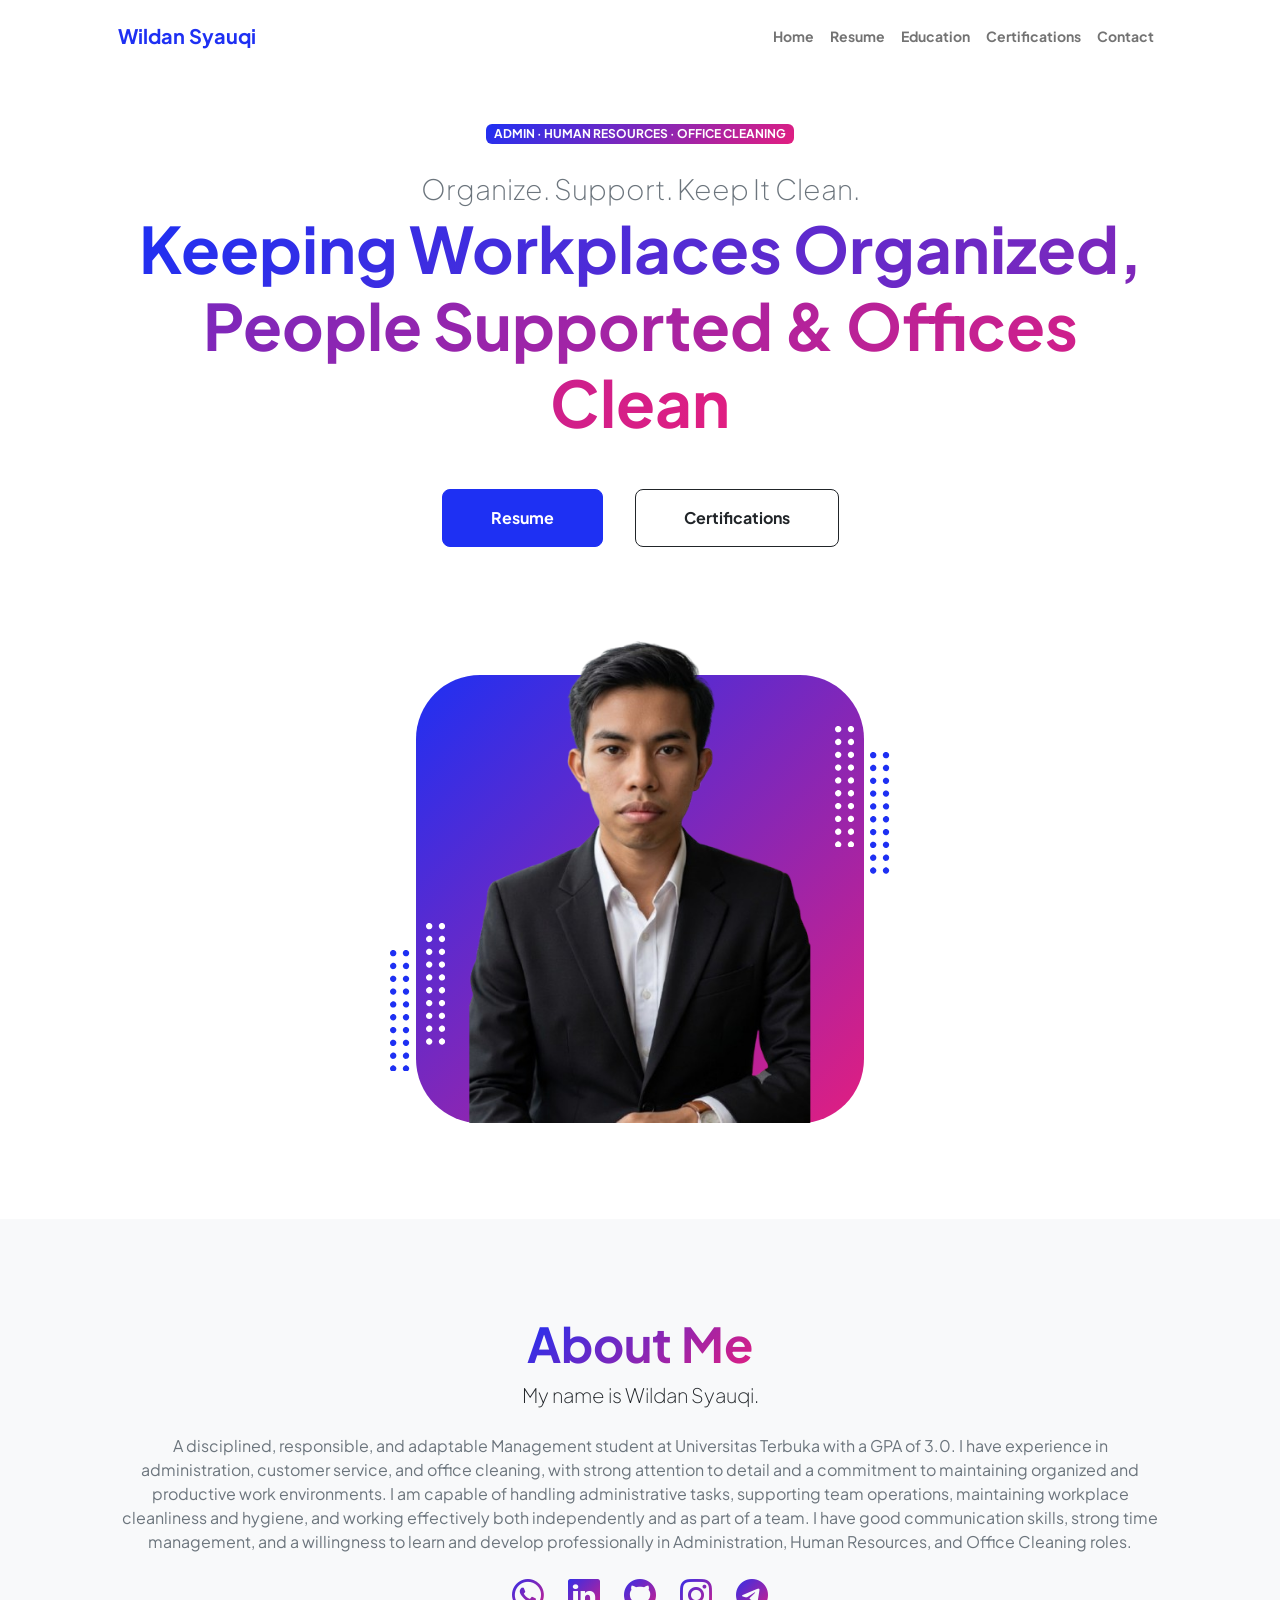
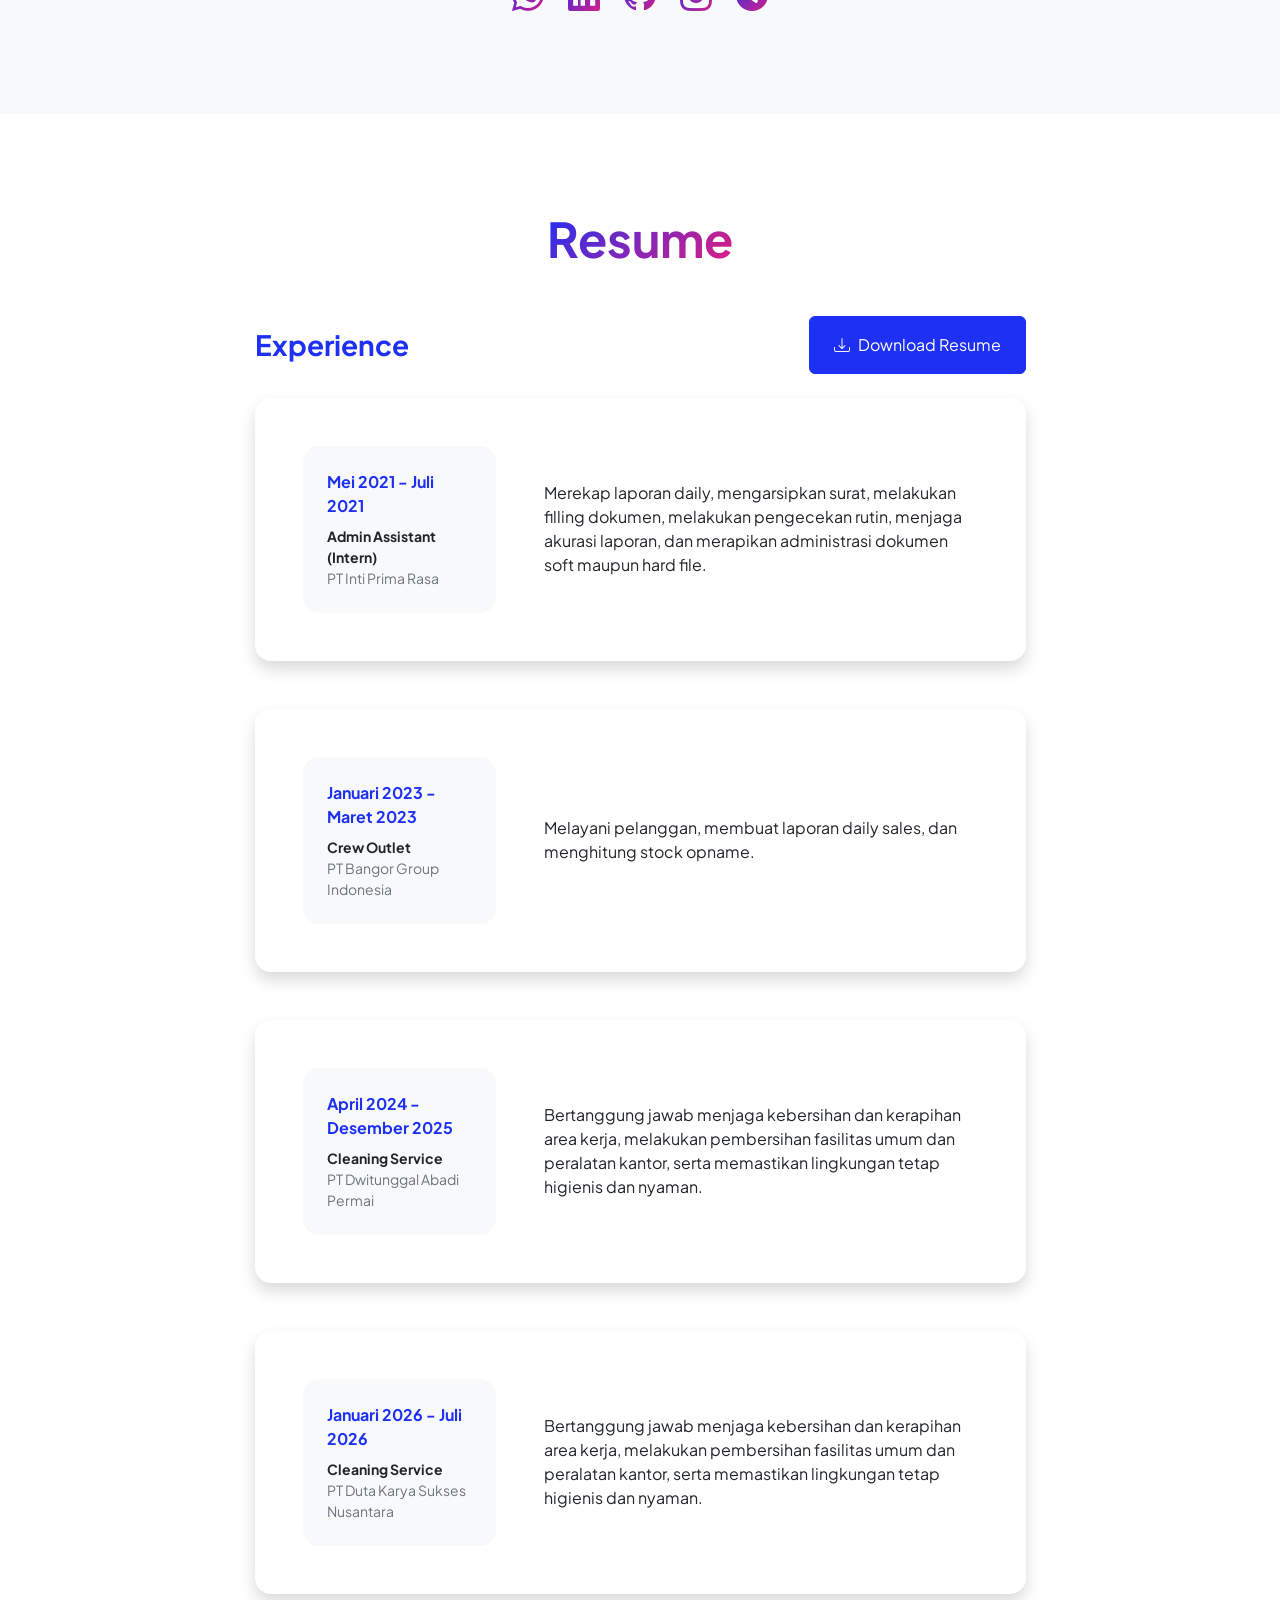
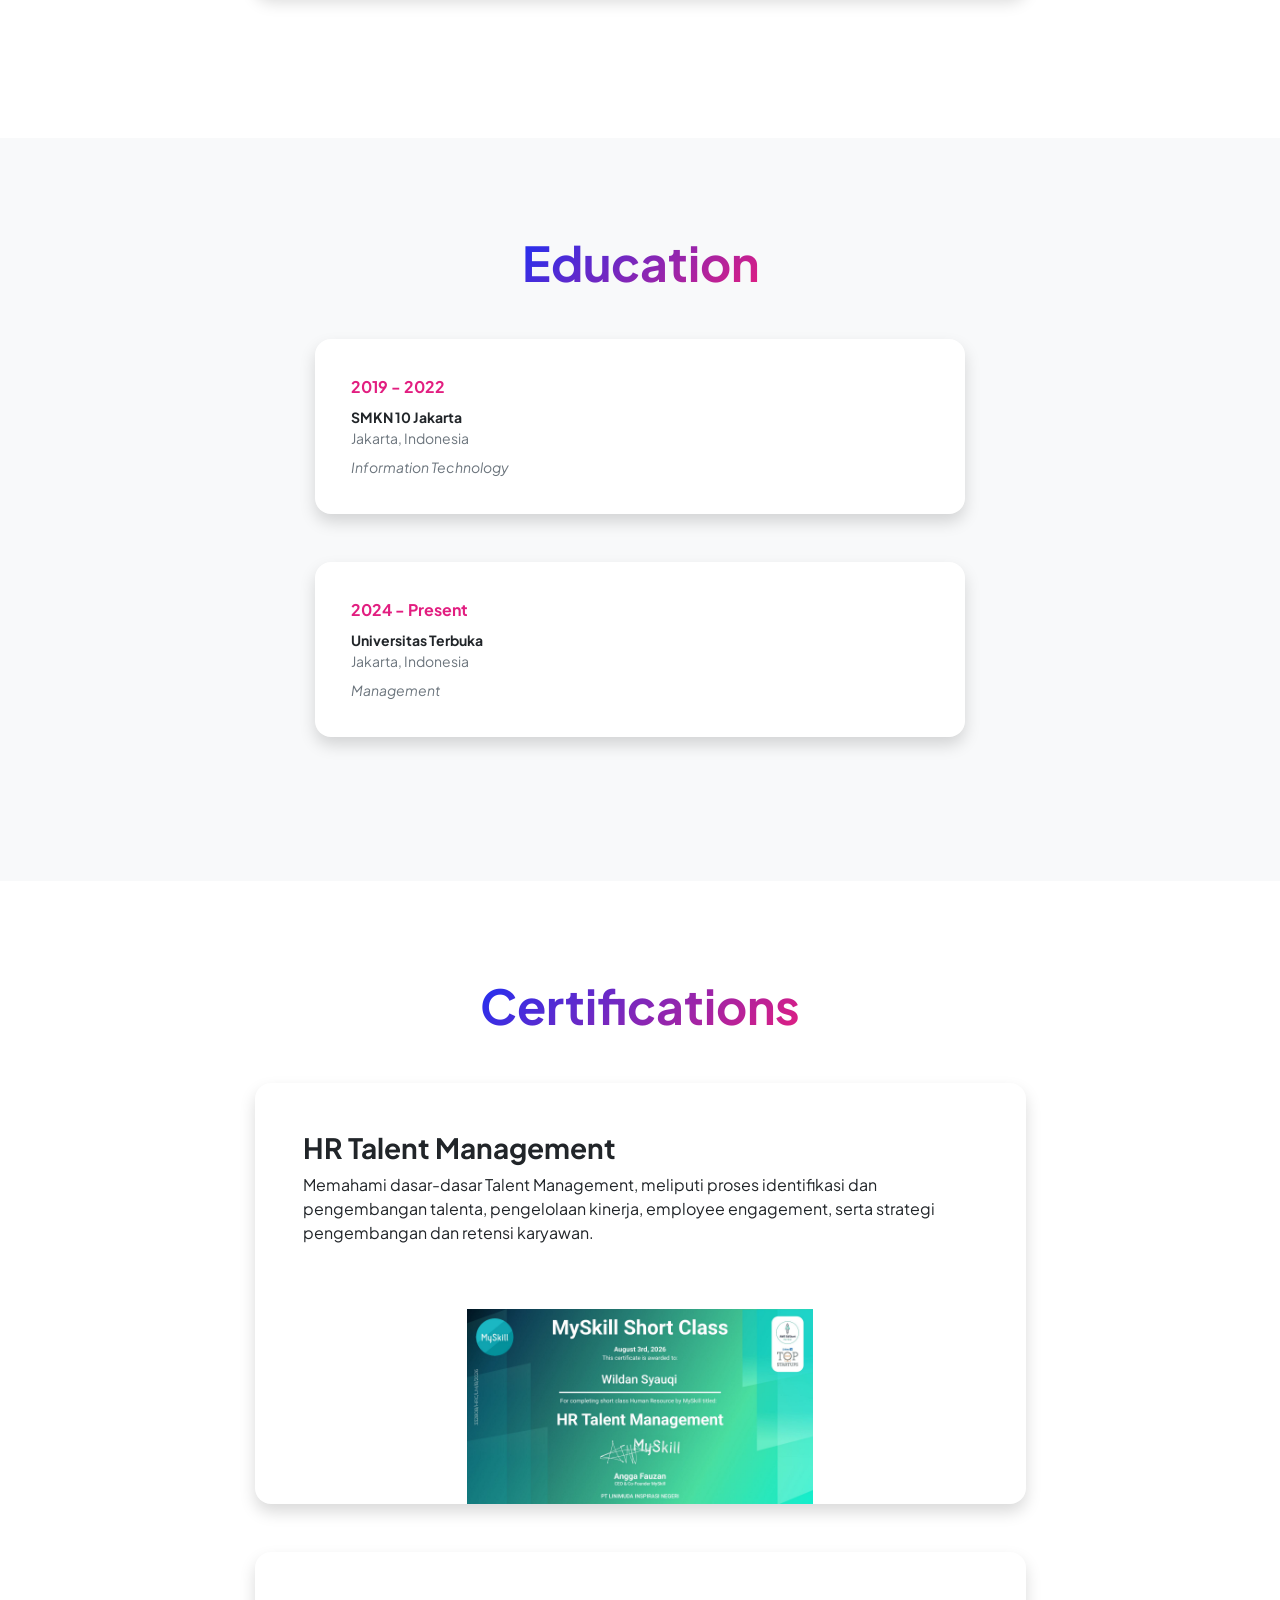
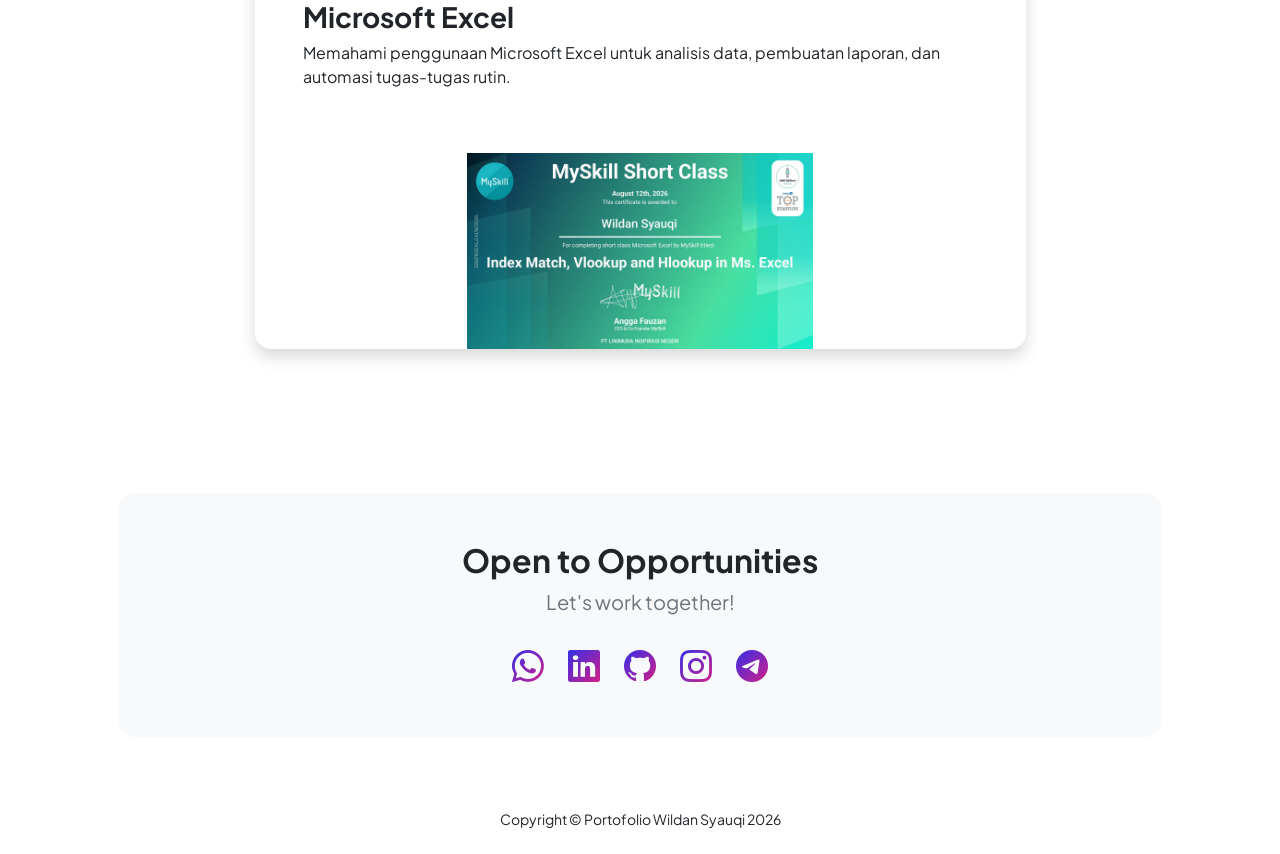
==== index.html @ 05d240dd "third commit" ====
<!DOCTYPE html>
<html lang="en">
    <head>
        <meta charset="utf-8" />
        <meta name="viewport" content="width=device-width, initial-scale=1, shrink-to-fit=no" />
        <meta name="description" content="" />
        <meta name="author" content="" />
        <title>Portfolio Wildan Syauqi</title>
        <!-- Favicon-->
        <link rel="icon" type="image/x-icon" href="assets/favicon.ico" />
        <!-- Custom Google font-->
        <link rel="preconnect" href="https://fonts.googleapis.com" />
        <link rel="preconnect" href="https://fonts.gstatic.com" crossorigin />
        <link href="https://fonts.googleapis.com/css2?family=Plus+Jakarta+Sans:wght@100;200;300;400;500;600;700;800;900&amp;display=swap" rel="stylesheet" />
        <!-- Bootstrap icons-->
        <link href="https://cdn.jsdelivr.net/npm/bootstrap-icons@1.8.1/font/bootstrap-icons.css" rel="stylesheet" />
        <!-- Core theme CSS (includes Bootstrap)-->
        <link href="css/styles.css" rel="stylesheet" />
    </head>
    <body class="d-flex flex-column h-100">
        <main class="flex-shrink-0">
            <!-- Navigation-->
            <nav class="navbar navbar-expand-lg navbar-light bg-white py-3">
                <div class="container px-5">
                    <a class="navbar-brand" href="index.html"><span class="fw-bolder text-primary">Wildan Syauqi</span></a>
                    <button class="navbar-toggler" type="button" data-bs-toggle="collapse" data-bs-target="#navbarSupportedContent" aria-controls="navbarSupportedContent" aria-expanded="false" aria-label="Toggle navigation"><span class="navbar-toggler-icon"></span></button>
                    <div class="collapse navbar-collapse" id="navbarSupportedContent">
                        <ul class="navbar-nav ms-auto mb-2 mb-lg-0 small fw-bolder">
                            <li class="nav-item"><a class="nav-link" href="#home">Home</a></li>
                            <li class="nav-item"><a class="nav-link" href="#resume">Resume</a></li>
                            <li class="nav-item"><a class="nav-link" href="#education">Education</a></li>
                            <li class="nav-item"><a class="nav-link" href="#certifications">Certifications</a></li>
                            <li class="nav-item"><a class="nav-link" href="#contact">Contact</a></li>
                        </ul>
                    </div>
                </div>
            </nav>
            <!-- Header-->
            <header id="home" class="py-5">
                <div class="container px-5 pb-5">
                    <div class="row gx-5 align-items-center">
                        <div class="col-xxl-5">
                            <!-- Header text content-->
                            <div class="text-center text-xxl-start">
                                <div class="badge bg-gradient-primary-to-secondary text-white mb-4"><div class="text-uppercase">Admin &middot; Human Resources &middot; Office Cleaning</div></div>
                                <div class="fs-3 fw-light text-muted">Organize. Support. Keep It Clean.</div>
                                <h1 class="display-3 fw-bolder mb-5"><span class="text-gradient d-inline">Keeping Workplaces Organized, People Supported & Offices Clean</span></h1>
                                <div class="d-grid gap-3 d-sm-flex justify-content-sm-center justify-content-xxl-start mb-3">
                                    <a class="btn btn-primary btn-lg px-5 py-3 me-sm-3 fs-6 fw-bolder" href="#resume">Resume</a>
                                    <a class="btn btn-outline-dark btn-lg px-5 py-3 fs-6 fw-bolder" href="#certifications">Certifications</a>
                                </div>
                            </div>
                        </div>
                        <div class="col-xxl-7">
                            <!-- Header profile picture-->
                            <div class="d-flex justify-content-center mt-5 mt-xxl-0">
                                <div class="profile bg-gradient-primary-to-secondary">
                                    <!-- TIP: For best results, use a photo with a transparent background like the demo example below-->
                                    <!-- Watch a tutorial on how to do this on YouTube (link)-->
                                    <img class="profile-img" src="assets/profile.png" alt="..." />
                                    <div class="dots-1">
                                        <!-- SVG Dots-->
                                        <svg version="1.1" xmlns="http://www.w3.org/2000/svg" xmlns:xlink="http://www.w3.org/1999/xlink" x="0px" y="0px" viewBox="0 0 191.6 1215.4" style="enable-background: new 0 0 191.6 1215.4" xml:space="preserve">
                                            <g transform="translate(0.000000,1280.000000) scale(0.100000,-0.100000)">
                                                <path d="M227.7,12788.6c-105-35-200-141-222-248c-43-206,163-412,369-369c155,32,275,190,260,339c-11,105-90,213-190,262        C383.7,12801.6,289.7,12808.6,227.7,12788.6z"></path>
                                                <path d="M1507.7,12788.6c-151-50-253-216-222-362c25-119,136-230,254-255c194-41,395,142,375,339c-11,105-90,213-190,262        C1663.7,12801.6,1569.7,12808.6,1507.7,12788.6z"></path>
                                                <path d="M227.7,11508.6c-105-35-200-141-222-248c-43-206,163-412,369-369c155,32,275,190,260,339c-11,105-90,213-190,262        C383.7,11521.6,289.7,11528.6,227.7,11508.6z"></path>
                                                <path d="M1507.7,11508.6c-151-50-253-216-222-362c25-119,136-230,254-255c194-41,395,142,375,339c-11,105-90,213-190,262        C1663.7,11521.6,1569.7,11528.6,1507.7,11508.6z"></path>
                                                <path d="M227.7,10228.6c-105-35-200-141-222-248c-43-206,163-412,369-369c155,32,275,190,260,339c-11,105-90,213-190,262        C383.7,10241.6,289.7,10248.6,227.7,10228.6z"></path>
                                                <path d="M1507.7,10228.6c-105-35-200-141-222-248c-43-206,163-412,369-369c155,32,275,190,260,339c-11,105-90,213-190,262        C1663.7,10241.6,1569.7,10248.6,1507.7,10228.6z"></path>
                                                <path d="M227.7,8948.6c-105-35-200-141-222-248c-43-206,163-412,369-369c155,32,275,190,260,339c-11,105-90,213-190,262        C383.7,8961.6,289.7,8968.6,227.7,8948.6z"></path>
                                                <path d="M1507.7,8948.6c-105-35-200-141-222-248c-43-206,163-412,369-369c155,32,275,190,260,339c-11,105-90,213-190,262        C1663.7,8961.6,1569.7,8968.6,1507.7,8948.6z"></path>
                                                <path d="M227.7,7668.6c-105-35-200-141-222-248c-43-206,163-412,369-369c155,32,275,190,260,339c-11,105-90,213-190,262        C383.7,7681.6,289.7,7688.6,227.7,7668.6z"></path>
                                                <path d="M1507.7,7668.6c-105-35-200-141-222-248c-43-206,163-412,369-369c155,32,275,190,260,339c-11,105-90,213-190,262        C1663.7,7681.6,1569.7,7688.6,1507.7,7668.6z"></path>
                                                <path d="M227.7,6388.6c-105-35-200-141-222-248c-43-206,163-412,369-369c155,32,275,190,260,339c-11,105-90,213-190,262        C383.7,6401.6,289.7,6408.6,227.7,6388.6z"></path>
                                                <path d="M1507.7,6388.6c-105-35-200-141-222-248c-43-206,163-412,369-369c155,32,275,190,260,339c-11,105-90,213-190,262        C1663.7,6401.6,1569.7,6408.6,1507.7,6388.6z"></path>
                                                <path d="M227.7,5108.6c-105-35-200-141-222-248c-43-206,163-412,369-369c155,32,275,190,260,339c-11,105-90,213-190,262        C383.7,5121.6,289.7,5128.6,227.7,5108.6z"></path>
                                                <path d="M1507.7,5108.6c-105-35-200-141-222-248c-43-206,163-412,369-369c155,32,275,190,260,339c-11,105-90,213-190,262        C1663.7,5121.6,1569.7,5128.6,1507.7,5108.6z"></path>
                                                <path d="M227.7,3828.6c-105-35-200-141-222-248c-43-206,163-412,369-369c155,32,275,190,260,339c-11,105-90,213-190,262        C383.7,3841.6,289.7,3848.6,227.7,3828.6z"></path>
                                                <path d="M1507.7,3828.6c-105-35-200-141-222-248c-43-206,163-412,369-369c155,32,275,190,260,339c-11,105-90,213-190,262        C1663.7,3841.6,1569.7,3848.6,1507.7,3828.6z"></path>
                                                <path d="M227.7,2548.6c-105-35-200-141-222-248c-43-206,163-412,369-369c155,32,275,190,260,339c-11,105-90,213-190,262        C383.7,2561.6,289.7,2568.6,227.7,2548.6z"></path>
                                                <path d="M1507.7,2548.6c-105-35-200-141-222-248c-43-206,163-412,369-369c155,32,275,190,260,339c-11,105-90,213-190,262        C1663.7,2561.6,1569.7,2568.6,1507.7,2548.6z"></path>
                                                <path d="M227.7,1268.6c-105-35-200-141-222-248c-43-206,163-412,369-369c155,32,275,190,260,339c-11,105-90,213-190,262        C383.7,1281.6,289.7,1288.6,227.7,1268.6z"></path>
                                                <path d="M1507.7,1268.6c-105-35-200-141-222-248c-43-206,163-412,369-369c155,32,275,190,260,339c-11,105-90,213-190,262        C1663.7,1281.6,1569.7,1288.6,1507.7,1268.6z"></path>
                                            </g>
                                        </svg>
                                        <!-- END of SVG dots-->
                                    </div>
                                    <div class="dots-2">
                                        <!-- SVG Dots-->
                                        <svg version="1.1" xmlns="http://www.w3.org/2000/svg" xmlns:xlink="http://www.w3.org/1999/xlink" x="0px" y="0px" viewBox="0 0 191.6 1215.4" style="enable-background: new 0 0 191.6 1215.4" xml:space="preserve">
                                            <g transform="translate(0.000000,1280.000000) scale(0.100000,-0.100000)">
                                                <path d="M227.7,12788.6c-105-35-200-141-222-248c-43-206,163-412,369-369c155,32,275,190,260,339c-11,105-90,213-190,262        C383.7,12801.6,289.7,12808.6,227.7,12788.6z"></path>
                                                <path d="M1507.7,12788.6c-151-50-253-216-222-362c25-119,136-230,254-255c194-41,395,142,375,339c-11,105-90,213-190,262        C1663.7,12801.6,1569.7,12808.6,1507.7,12788.6z"></path>
                                                <path d="M227.7,11508.6c-105-35-200-141-222-248c-43-206,163-412,369-369c155,32,275,190,260,339c-11,105-90,213-190,262        C383.7,11521.6,289.7,11528.6,227.7,11508.6z"></path>
                                                <path d="M1507.7,11508.6c-151-50-253-216-222-362c25-119,136-230,254-255c194-41,395,142,375,339c-11,105-90,213-190,262        C1663.7,11521.6,1569.7,11528.6,1507.7,11508.6z"></path>
                                                <path d="M227.7,10228.6c-105-35-200-141-222-248c-43-206,163-412,369-369c155,32,275,190,260,339c-11,105-90,213-190,262        C383.7,10241.6,289.7,10248.6,227.7,10228.6z"></path>
                                                <path d="M1507.7,10228.6c-105-35-200-141-222-248c-43-206,163-412,369-369c155,32,275,190,260,339c-11,105-90,213-190,262        C1663.7,10241.6,1569.7,10248.6,1507.7,10228.6z"></path>
                                                <path d="M227.7,8948.6c-105-35-200-141-222-248c-43-206,163-412,369-369c155,32,275,190,260,339c-11,105-90,213-190,262        C383.7,8961.6,289.7,8968.6,227.7,8948.6z"></path>
                                                <path d="M1507.7,8948.6c-105-35-200-141-222-248c-43-206,163-412,369-369c155,32,275,190,260,339c-11,105-90,213-190,262        C1663.7,8961.6,1569.7,8968.6,1507.7,8948.6z"></path>
                                                <path d="M227.7,7668.6c-105-35-200-141-222-248c-43-206,163-412,369-369c155,32,275,190,260,339c-11,105-90,213-190,262        C383.7,7681.6,289.7,7688.6,227.7,7668.6z"></path>
                                                <path d="M1507.7,7668.6c-105-35-200-141-222-248c-43-206,163-412,369-369c155,32,275,190,260,339c-11,105-90,213-190,262        C1663.7,7681.6,1569.7,7688.6,1507.7,7668.6z"></path>
                                                <path d="M227.7,6388.6c-105-35-200-141-222-248c-43-206,163-412,369-369c155,32,275,190,260,339c-11,105-90,213-190,262        C383.7,6401.6,289.7,6408.6,227.7,6388.6z"></path>
                                                <path d="M1507.7,6388.6c-105-35-200-141-222-248c-43-206,163-412,369-369c155,32,275,190,260,339c-11,105-90,213-190,262        C1663.7,6401.6,1569.7,6408.6,1507.7,6388.6z"></path>
                                                <path d="M227.7,5108.6c-105-35-200-141-222-248c-43-206,163-412,369-369c155,32,275,190,260,339c-11,105-90,213-190,262        C383.7,5121.6,289.7,5128.6,227.7,5108.6z"></path>
                                                <path d="M1507.7,5108.6c-105-35-200-141-222-248c-43-206,163-412,369-369c155,32,275,190,260,339c-11,105-90,213-190,262        C1663.7,5121.6,1569.7,5128.6,1507.7,5108.6z"></path>
                                                <path d="M227.7,3828.6c-105-35-200-141-222-248c-43-206,163-412,369-369c155,32,275,190,260,339c-11,105-90,213-190,262        C383.7,3841.6,289.7,3848.6,227.7,3828.6z"></path>
                                                <path d="M1507.7,3828.6c-105-35-200-141-222-248c-43-206,163-412,369-369c155,32,275,190,260,339c-11,105-90,213-190,262        C1663.7,3841.6,1569.7,3848.6,1507.7,3828.6z"></path>
                                                <path d="M227.7,2548.6c-105-35-200-141-222-248c-43-206,163-412,369-369c155,32,275,190,260,339c-11,105-90,213-190,262        C383.7,2561.6,289.7,2568.6,227.7,2548.6z"></path>
                                                <path d="M1507.7,2548.6c-105-35-200-141-222-248c-43-206,163-412,369-369c155,32,275,190,260,339c-11,105-90,213-190,262        C1663.7,2561.6,1569.7,2568.6,1507.7,2548.6z"></path>
                                                <path d="M227.7,1268.6c-105-35-200-141-222-248c-43-206,163-412,369-369c155,32,275,190,260,339c-11,105-90,213-190,262        C383.7,1281.6,289.7,1288.6,227.7,1268.6z"></path>
                                                <path d="M1507.7,1268.6c-105-35-200-141-222-248c-43-206,163-412,369-369c155,32,275,190,260,339c-11,105-90,213-190,262        C1663.7,1281.6,1569.7,1288.6,1507.7,1268.6z"></path>
                                            </g>
                                        </svg>
                                        <!-- END of SVG dots-->
                                    </div>
                                    <div class="dots-3">
                                        <!-- SVG Dots-->
                                        <svg version="1.1" xmlns="http://www.w3.org/2000/svg" xmlns:xlink="http://www.w3.org/1999/xlink" x="0px" y="0px" viewBox="0 0 191.6 1215.4" style="enable-background: new 0 0 191.6 1215.4" xml:space="preserve">
                                            <g transform="translate(0.000000,1280.000000) scale(0.100000,-0.100000)">
                                                <path d="M227.7,12788.6c-105-35-200-141-222-248c-43-206,163-412,369-369c155,32,275,190,260,339c-11,105-90,213-190,262        C383.7,12801.6,289.7,12808.6,227.7,12788.6z"></path>
                                                <path d="M1507.7,12788.6c-151-50-253-216-222-362c25-119,136-230,254-255c194-41,395,142,375,339c-11,105-90,213-190,262        C1663.7,12801.6,1569.7,12808.6,1507.7,12788.6z"></path>
                                                <path d="M227.7,11508.6c-105-35-200-141-222-248c-43-206,163-412,369-369c155,32,275,190,260,339c-11,105-90,213-190,262        C383.7,11521.6,289.7,11528.6,227.7,11508.6z"></path>
                                                <path d="M1507.7,11508.6c-151-50-253-216-222-362c25-119,136-230,254-255c194-41,395,142,375,339c-11,105-90,213-190,262        C1663.7,11521.6,1569.7,11528.6,1507.7,11508.6z"></path>
                                                <path d="M227.7,10228.6c-105-35-200-141-222-248c-43-206,163-412,369-369c155,32,275,190,260,339c-11,105-90,213-190,262        C383.7,10241.6,289.7,10248.6,227.7,10228.6z"></path>
                                                <path d="M1507.7,10228.6c-105-35-200-141-222-248c-43-206,163-412,369-369c155,32,275,190,260,339c-11,105-90,213-190,262        C1663.7,10241.6,1569.7,10248.6,1507.7,10228.6z"></path>
                                                <path d="M227.7,8948.6c-105-35-200-141-222-248c-43-206,163-412,369-369c155,32,275,190,260,339c-11,105-90,213-190,262        C383.7,8961.6,289.7,8968.6,227.7,8948.6z"></path>
                                                <path d="M1507.7,8948.6c-105-35-200-141-222-248c-43-206,163-412,369-369c155,32,275,190,260,339c-11,105-90,213-190,262        C1663.7,8961.6,1569.7,8968.6,1507.7,8948.6z"></path>
                                                <path d="M227.7,7668.6c-105-35-200-141-222-248c-43-206,163-412,369-369c155,32,275,190,260,339c-11,105-90,213-190,262        C383.7,7681.6,289.7,7688.6,227.7,7668.6z"></path>
                                                <path d="M1507.7,7668.6c-105-35-200-141-222-248c-43-206,163-412,369-369c155,32,275,190,260,339c-11,105-90,213-190,262        C1663.7,7681.6,1569.7,7688.6,1507.7,7668.6z"></path>
                                                <path d="M227.7,6388.6c-105-35-200-141-222-248c-43-206,163-412,369-369c155,32,275,190,260,339c-11,105-90,213-190,262        C383.7,6401.6,289.7,6408.6,227.7,6388.6z"></path>
                                                <path d="M1507.7,6388.6c-105-35-200-141-222-248c-43-206,163-412,369-369c155,32,275,190,260,339c-11,105-90,213-190,262        C1663.7,6401.6,1569.7,6408.6,1507.7,6388.6z"></path>
                                                <path d="M227.7,5108.6c-105-35-200-141-222-248c-43-206,163-412,369-369c155,32,275,190,260,339c-11,105-90,213-190,262        C383.7,5121.6,289.7,5128.6,227.7,5108.6z"></path>
                                                <path d="M1507.7,5108.6c-105-35-200-141-222-248c-43-206,163-412,369-369c155,32,275,190,260,339c-11,105-90,213-190,262        C1663.7,5121.6,1569.7,5128.6,1507.7,5108.6z"></path>
                                                <path d="M227.7,3828.6c-105-35-200-141-222-248c-43-206,163-412,369-369c155,32,275,190,260,339c-11,105-90,213-190,262        C383.7,3841.6,289.7,3848.6,227.7,3828.6z"></path>
                                                <path d="M1507.7,3828.6c-105-35-200-141-222-248c-43-206,163-412,369-369c155,32,275,190,260,339c-11,105-90,213-190,262        C1663.7,3841.6,1569.7,3848.6,1507.7,3828.6z"></path>
                                                <path d="M227.7,2548.6c-105-35-200-141-222-248c-43-206,163-412,369-369c155,32,275,190,260,339c-11,105-90,213-190,262        C383.7,2561.6,289.7,2568.6,227.7,2548.6z"></path>
                                                <path d="M1507.7,2548.6c-105-35-200-141-222-248c-43-206,163-412,369-369c155,32,275,190,260,339c-11,105-90,213-190,262        C1663.7,2561.6,1569.7,2568.6,1507.7,2548.6z"></path>
                                                <path d="M227.7,1268.6c-105-35-200-141-222-248c-43-206,163-412,369-369c155,32,275,190,260,339c-11,105-90,213-190,262        C383.7,1281.6,289.7,1288.6,227.7,1268.6z"></path>
                                                <path d="M1507.7,1268.6c-105-35-200-141-222-248c-43-206,163-412,369-369c155,32,275,190,260,339c-11,105-90,213-190,262        C1663.7,1281.6,1569.7,1288.6,1507.7,1268.6z"></path>
                                            </g>
                                        </svg>
                                        <!-- END of SVG dots-->
                                    </div>
                                    <div class="dots-4">
                                        <!-- SVG Dots-->
                                        <svg version="1.1" xmlns="http://www.w3.org/2000/svg" xmlns:xlink="http://www.w3.org/1999/xlink" x="0px" y="0px" viewBox="0 0 191.6 1215.4" style="enable-background: new 0 0 191.6 1215.4" xml:space="preserve">
                                            <g transform="translate(0.000000,1280.000000) scale(0.100000,-0.100000)">
                                                <path d="M227.7,12788.6c-105-35-200-141-222-248c-43-206,163-412,369-369c155,32,275,190,260,339c-11,105-90,213-190,262        C383.7,12801.6,289.7,12808.6,227.7,12788.6z"></path>
                                                <path d="M1507.7,12788.6c-151-50-253-216-222-362c25-119,136-230,254-255c194-41,395,142,375,339c-11,105-90,213-190,262        C1663.7,12801.6,1569.7,12808.6,1507.7,12788.6z"></path>
                                                <path d="M227.7,11508.6c-105-35-200-141-222-248c-43-206,163-412,369-369c155,32,275,190,260,339c-11,105-90,213-190,262        C383.7,11521.6,289.7,11528.6,227.7,11508.6z"></path>
                                                <path d="M1507.7,11508.6c-151-50-253-216-222-362c25-119,136-230,254-255c194-41,395,142,375,339c-11,105-90,213-190,262        C1663.7,11521.6,1569.7,11528.6,1507.7,11508.6z"></path>
                                                <path d="M227.7,10228.6c-105-35-200-141-222-248c-43-206,163-412,369-369c155,32,275,190,260,339c-11,105-90,213-190,262        C383.7,10241.6,289.7,10248.6,227.7,10228.6z"></path>
                                                <path d="M1507.7,10228.6c-105-35-200-141-222-248c-43-206,163-412,369-369c155,32,275,190,260,339c-11,105-90,213-190,262        C1663.7,10241.6,1569.7,10248.6,1507.7,10228.6z"></path>
                                                <path d="M227.7,8948.6c-105-35-200-141-222-248c-43-206,163-412,369-369c155,32,275,190,260,339c-11,105-90,213-190,262        C383.7,8961.6,289.7,8968.6,227.7,8948.6z"></path>
                                                <path d="M1507.7,8948.6c-105-35-200-141-222-248c-43-206,163-412,369-369c155,32,275,190,260,339c-11,105-90,213-190,262        C1663.7,8961.6,1569.7,8968.6,1507.7,8948.6z"></path>
                                                <path d="M227.7,7668.6c-105-35-200-141-222-248c-43-206,163-412,369-369c155,32,275,190,260,339c-11,105-90,213-190,262        C383.7,7681.6,289.7,7688.6,227.7,7668.6z"></path>
                                                <path d="M1507.7,7668.6c-105-35-200-141-222-248c-43-206,163-412,369-369c155,32,275,190,260,339c-11,105-90,213-190,262        C1663.7,7681.6,1569.7,7688.6,1507.7,7668.6z"></path>
                                                <path d="M227.7,6388.6c-105-35-200-141-222-248c-43-206,163-412,369-369c155,32,275,190,260,339c-11,105-90,213-190,262        C383.7,6401.6,289.7,6408.6,227.7,6388.6z"></path>
                                                <path d="M1507.7,6388.6c-105-35-200-141-222-248c-43-206,163-412,369-369c155,32,275,190,260,339c-11,105-90,213-190,262        C1663.7,6401.6,1569.7,6408.6,1507.7,6388.6z"></path>
                                                <path d="M227.7,5108.6c-105-35-200-141-222-248c-43-206,163-412,369-369c155,32,275,190,260,339c-11,105-90,213-190,262        C383.7,5121.6,289.7,5128.6,227.7,5108.6z"></path>
                                                <path d="M1507.7,5108.6c-105-35-200-141-222-248c-43-206,163-412,369-369c155,32,275,190,260,339c-11,105-90,213-190,262        C1663.7,5121.6,1569.7,5128.6,1507.7,5108.6z"></path>
                                                <path d="M227.7,3828.6c-105-35-200-141-222-248c-43-206,163-412,369-369c155,32,275,190,260,339c-11,105-90,213-190,262        C383.7,3841.6,289.7,3848.6,227.7,3828.6z"></path>
                                                <path d="M1507.7,3828.6c-105-35-200-141-222-248c-43-206,163-412,369-369c155,32,275,190,260,339c-11,105-90,213-190,262        C1663.7,3841.6,1569.7,3848.6,1507.7,3828.6z"></path>
                                                <path d="M227.7,2548.6c-105-35-200-141-222-248c-43-206,163-412,369-369c155,32,275,190,260,339c-11,105-90,213-190,262        C383.7,2561.6,289.7,2568.6,227.7,2548.6z"></path>
                                                <path d="M1507.7,2548.6c-105-35-200-141-222-248c-43-206,163-412,369-369c155,32,275,190,260,339c-11,105-90,213-190,262        C1663.7,2561.6,1569.7,2568.6,1507.7,2548.6z"></path>
                                                <path d="M227.7,1268.6c-105-35-200-141-222-248c-43-206,163-412,369-369c155,32,275,190,260,339c-11,105-90,213-190,262        C383.7,1281.6,289.7,1288.6,227.7,1268.6z"></path>
                                                <path d="M1507.7,1268.6c-105-35-200-141-222-248c-43-206,163-412,369-369c155,32,275,190,260,339c-11,105-90,213-190,262        C1663.7,1281.6,1569.7,1288.6,1507.7,1268.6z"></path>
                                            </g>
                                        </svg>
                                        <!-- END of SVG dots-->
                                    </div>
                                </div>
                            </div>
                        </div>
                    </div>
                </div>
            </header>
            <!-- About Section-->
            <section id="about" class="bg-light py-5">
                <div class="container px-5">
                    <div class="row gx-5 justify-content-center">
                        <div class="col-xxl-8">
                            <div class="text-center my-5">
                                <h2 class="display-5 fw-bolder"><span class="text-gradient d-inline">About Me</span></h2>
                                <p class="lead fw-light mb-4">My name is Wildan Syauqi.</p>
                                <p class="text-muted">A disciplined, responsible, and adaptable Management student at Universitas Terbuka with a GPA of 3.0. I have experience in administration, customer service, and office cleaning, with strong attention to detail and a commitment to maintaining organized and productive work environments. I am capable of handling administrative tasks, supporting team operations, maintaining workplace cleanliness and hygiene, and working effectively both independently and as part of a team. I have good communication skills, strong time management, and a willingness to learn and develop professionally in Administration, Human Resources, and Office Cleaning roles.</p>
                                <div class="social-links d-flex justify-content-center fs-2 gap-4">
                                        <a class="text-gradient" href="https://wa.me/6287734138754" target="_blank"><i class="bi bi-whatsapp"></i></a>
                                        <a class="text-gradient" href="https://www.linkedin.com/in/wildansyauqi" target="_blank"><i class="bi bi-linkedin"></i></a>
                                        <a class="text-gradient" href="https://github.com/wildansyauqi" target="_blank"><i class="bi bi-github"></i></a>
                                        <a class="text-gradient" href="https://www.instagram.com/Achillesss_s" target="_blank"><i class="bi bi-instagram"></i></a>
                                        <a class="text-gradient" href="https://t.me/Wdan_zz" target="_blank"><i class="bi bi-telegram"></i></a>
                                </div>
                            </div>
                        </div>
                    </div>
                </div>
            </section>
            <!-- Resume Section-->
            <section id="resume" class="py-5">
                <div class="container px-5 my-5">
                    <div class="text-center mb-5">
                        <h2 class="display-5 fw-bolder mb-0"><span class="text-gradient d-inline">Resume</span></h2>
                    </div>
                    <div class="row gx-5 justify-content-center">
                        <div class="col-lg-11 col-xl-9 col-xxl-8">
                            <div class="resume-heading d-flex align-items-center justify-content-between mb-4">
                                <h3 class="text-primary fw-bolder mb-0">Experience</h3>
                                <a class="resume-download btn btn-primary px-4 py-3" href="assets/Wildan Syauqi - Resume.pdf" target="_blank">
                                    <span class="bi bi-download me-2"></span>Download Resume
                                </a>
                            </div>
                            <div class="card shadow border-0 rounded-4 mb-5">
                                <div class="card-body p-5"><div class="row align-items-center gx-5">
                                    <div class="col text-center text-lg-start mb-4 mb-lg-0"><div class="bg-light p-4 rounded-4">
                                        <div class="text-primary fw-bolder mb-2">Mei 2021 - Juli 2021</div><div class="small fw-bolder">Admin Assistant (Intern)</div><div class="small text-muted">PT Inti Prima Rasa</div>
                                    </div></div>
                                    <div class="col-lg-8">Merekap laporan daily, mengarsipkan surat, melakukan filling dokumen, melakukan pengecekan rutin, menjaga akurasi laporan, dan merapikan administrasi dokumen soft maupun hard file.</div>
                                </div></div>
                            </div>
                            <div class="card shadow border-0 rounded-4 mb-5">
                                <div class="card-body p-5"><div class="row align-items-center gx-5">
                                    <div class="col text-center text-lg-start mb-4 mb-lg-0"><div class="bg-light p-4 rounded-4">
                                        <div class="text-primary fw-bolder mb-2">Januari 2023 - Maret 2023</div><div class="small fw-bolder">Crew Outlet</div><div class="small text-muted">PT Bangor Group Indonesia</div>
                                    </div></div>
                                    <div class="col-lg-8">Melayani pelanggan, membuat laporan daily sales, dan menghitung stock opname.</div>
                                </div></div>
                            </div>
                            <div class="card shadow border-0 rounded-4 mb-5">
                                <div class="card-body p-5"><div class="row align-items-center gx-5">
                                    <div class="col text-center text-lg-start mb-4 mb-lg-0"><div class="bg-light p-4 rounded-4">
                                        <div class="text-primary fw-bolder mb-2">April 2024 - Desember 2025</div><div class="small fw-bolder">Cleaning Service</div><div class="small text-muted">PT Dwitunggal Abadi Permai</div>
                                    </div></div>
                                    <div class="col-lg-8">Bertanggung jawab menjaga kebersihan dan kerapihan area kerja, melakukan pembersihan fasilitas umum dan peralatan kantor, serta memastikan lingkungan tetap higienis dan nyaman.</div>
                                </div></div>
                            </div>
                            <div class="card shadow border-0 rounded-4 mb-5">
                                <div class="card-body p-5"><div class="row align-items-center gx-5">
                                    <div class="col text-center text-lg-start mb-4 mb-lg-0"><div class="bg-light p-4 rounded-4">
                                        <div class="text-primary fw-bolder mb-2">Januari 2026 - Juli 2026</div><div class="small fw-bolder">Cleaning Service</div><div class="small text-muted">PT Duta Karya Sukses Nusantara</div>
                                    </div></div>
                                    <div class="col-lg-8">Bertanggung jawab menjaga kebersihan dan kerapihan area kerja, melakukan pembersihan fasilitas umum dan peralatan kantor, serta memastikan lingkungan tetap higienis dan nyaman.</div>
                                </div></div>
                            </div>
                        </div>
                    </div>
                </div>
            </section>
            <!-- Education Section-->
            <section id="education" class="bg-light py-5">
                <div class="container px-5 my-5">
                    <div class="text-center mb-5"><h2 class="display-5 fw-bolder mb-0"><span class="text-gradient d-inline">Education</span></h2></div>
                    <div class="row gx-5 justify-content-center"><div class="col-lg-11 col-xl-9 col-xxl-8">
                        <div class="card education-card shadow border-0 rounded-4 mb-5"><div class="card-body p-5"><div class="bg-white p-4 rounded-4 text-center text-lg-start">
                            <div class="text-secondary fw-bolder mb-2">2019 - 2022</div><div class="mb-2"><div class="small fw-bolder">SMKN 10 Jakarta</div><div class="small text-muted">Jakarta, Indonesia</div></div><div class="fst-italic"><div class="small text-muted">Information Technology</div></div>
                        </div></div></div>
                        <div class="card education-card shadow border-0 rounded-4 mb-5"><div class="card-body p-5"><div class="bg-white p-4 rounded-4 text-center text-lg-start">
                            <div class="text-secondary fw-bolder mb-2">2024 - Present</div><div class="mb-2"><div class="small fw-bolder">Universitas Terbuka</div><div class="small text-muted">Jakarta, Indonesia</div></div><div class="fst-italic"><div class="small text-muted">Management</div></div>
                        </div></div></div>
                    </div></div>
                </div>
            </section>
            <!-- Certifications Section-->
            <section id="certifications" class="py-5">
                <div class="container px-5 my-5"><div class="text-center mb-5"><h2 class="display-5 fw-bolder mb-0"><span class="text-gradient d-inline">Certifications</span></h2></div>
                    <div class="row gx-5 justify-content-center"><div class="col-lg-11 col-xl-9 col-xxl-8">
                        <div class="card overflow-hidden shadow rounded-4 border-0 mb-5"><div class="card-body p-0"><div class="d-flex flex-column align-items-center"><div class="p-5"><h3 class="fw-bolder">HR Talent Management</h3><p>Memahami dasar-dasar Talent Management, meliputi proses identifikasi dan pengembangan talenta, pengelolaan kinerja, employee engagement, serta strategi pengembangan dan retensi karyawan.</p></div><img class="img-fluid certification-img" src="assets/Wildan Syauqi - E-Certif SC HR Talent Management MySkill.jpg" alt="Sertifikat HR Talent Management" /></div></div></div>
                        <div class="card overflow-hidden shadow rounded-4 border-0"><div class="card-body p-0"><div class="d-flex flex-column align-items-center"><div class="p-5"><h3 class="fw-bolder">Microsoft Excel</h3><p>Memahami penggunaan Microsoft Excel untuk analisis data, pembuatan laporan, dan automasi tugas-tugas rutin.</p></div><img class="img-fluid certification-img" src="assets/Wildan Syauqi - E-Certif SC Microsoft Excel MySkill.jpg" alt="Sertifikat Microsoft Excel" /></div></div></div>
                    </div></div>
                </div>
            </section>
            <!-- Contact Section-->
            <section id="contact" class="py-5">
                <div class="container px-5"><div class="bg-light rounded-4 py-5 px-4 px-md-5"><div class="text-center">
                    <h2 class="fw-bolder">Open to Opportunities</h2><p class="lead fw-normal text-muted mb-4">Let's work together!</p>
                    <div class="social-links d-flex justify-content-center fs-2 gap-4"><a class="text-gradient" href="https://wa.me/6287734138754" target="_blank"><i class="bi bi-whatsapp"></i></a><a class="text-gradient" href="https://www.linkedin.com/in/wildansyauqi" target="_blank"><i class="bi bi-linkedin"></i></a><a class="text-gradient" href="https://github.com/wildansyauqi" target="_blank"><i class="bi bi-github"></i></a><a class="text-gradient" href="https://www.instagram.com/Achillesss_s" target="_blank"><i class="bi bi-instagram"></i></a><a class="text-gradient" href="https://t.me/Wdan_zz" target="_blank"><i class="bi bi-telegram"></i></a></div>
                </div></div></div>
            </section>
        </main>
        <!-- Footer-->
        <footer class="bg-white py-4 mt-auto">
            <div class="container px-5">
                <div class="row align-items-center justify-content-center flex-column flex-sm-row">
                    <div class="col-auto"><div class="small m-0">Copyright &copy; Portofolio Wildan Syauqi 2026</div></div>
                </div>
            </div>
        </footer>
        <!-- Bootstrap core JS-->
        <script src="https://cdn.jsdelivr.net/npm/bootstrap@5.2.3/dist/js/bootstrap.bundle.min.js"></script>
        <!-- Core theme JS-->
        <script src="js/scripts.js"></script>
    </body>
</html>
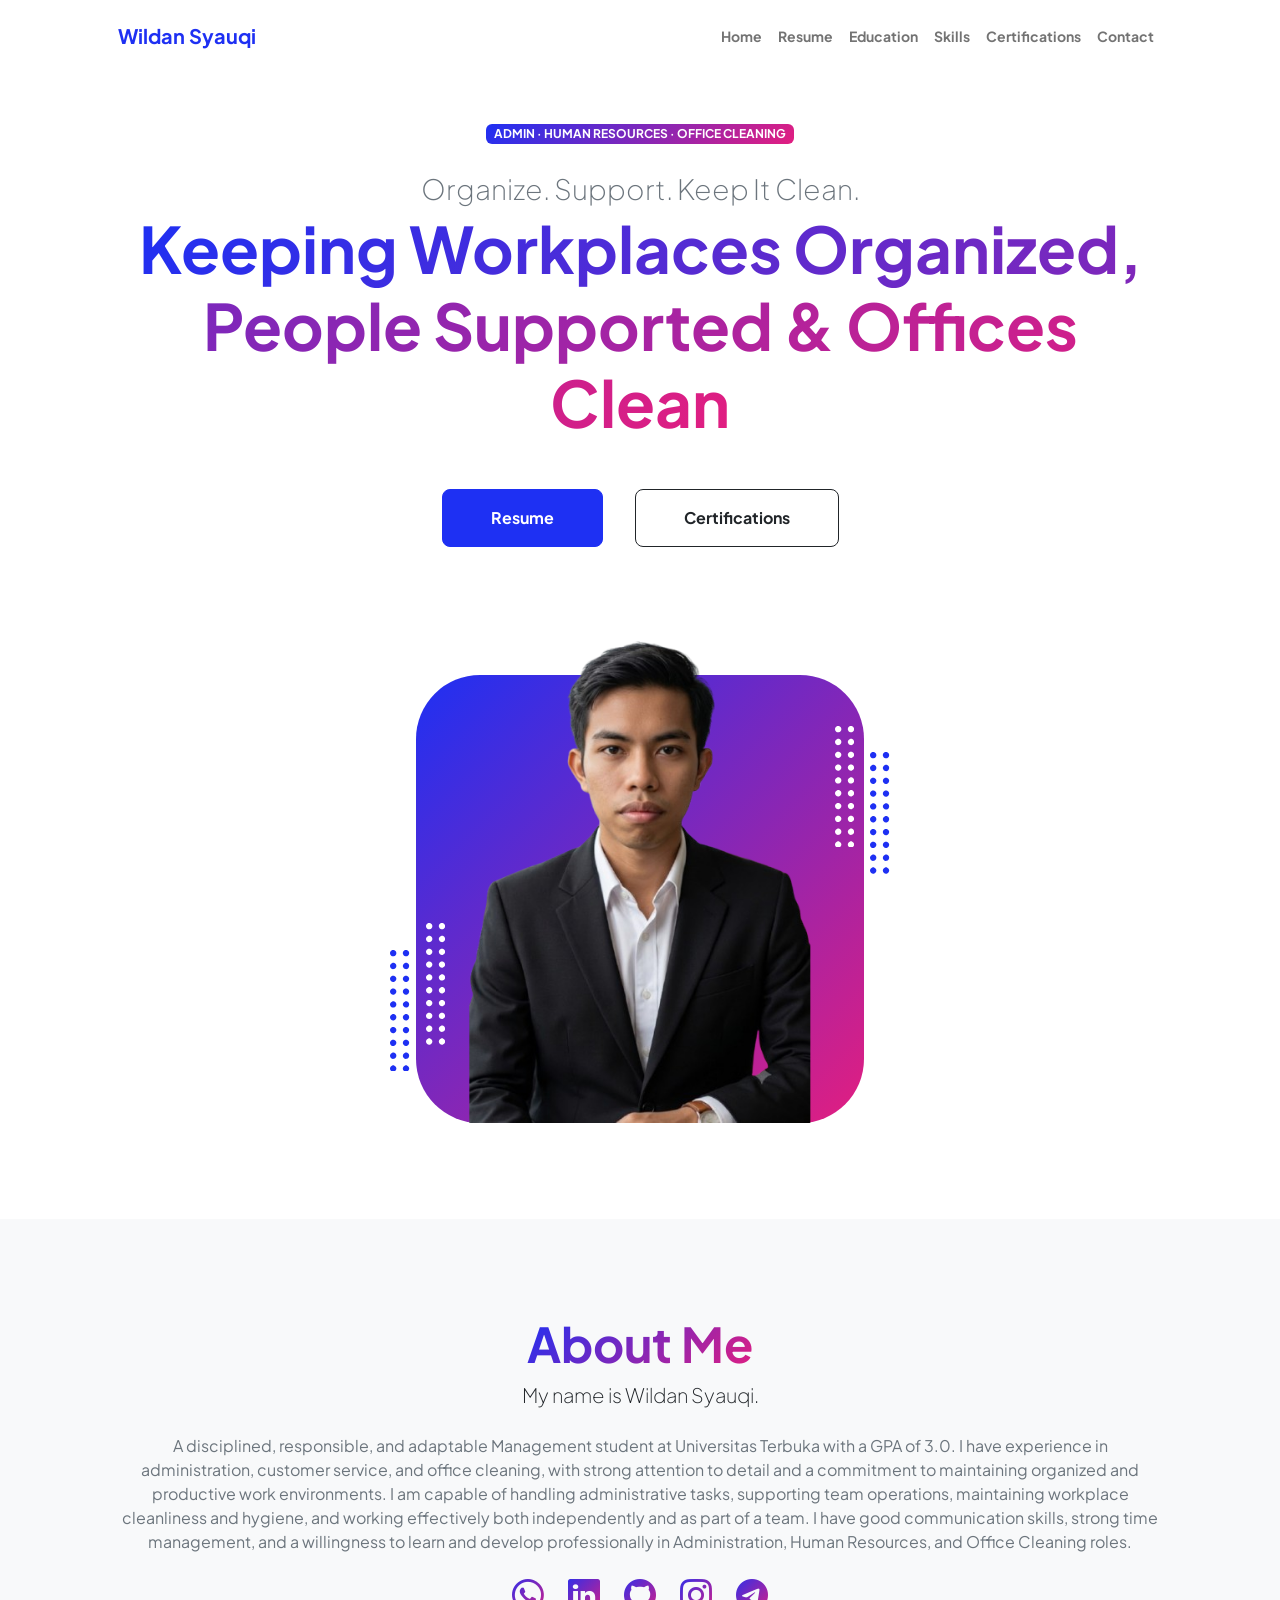
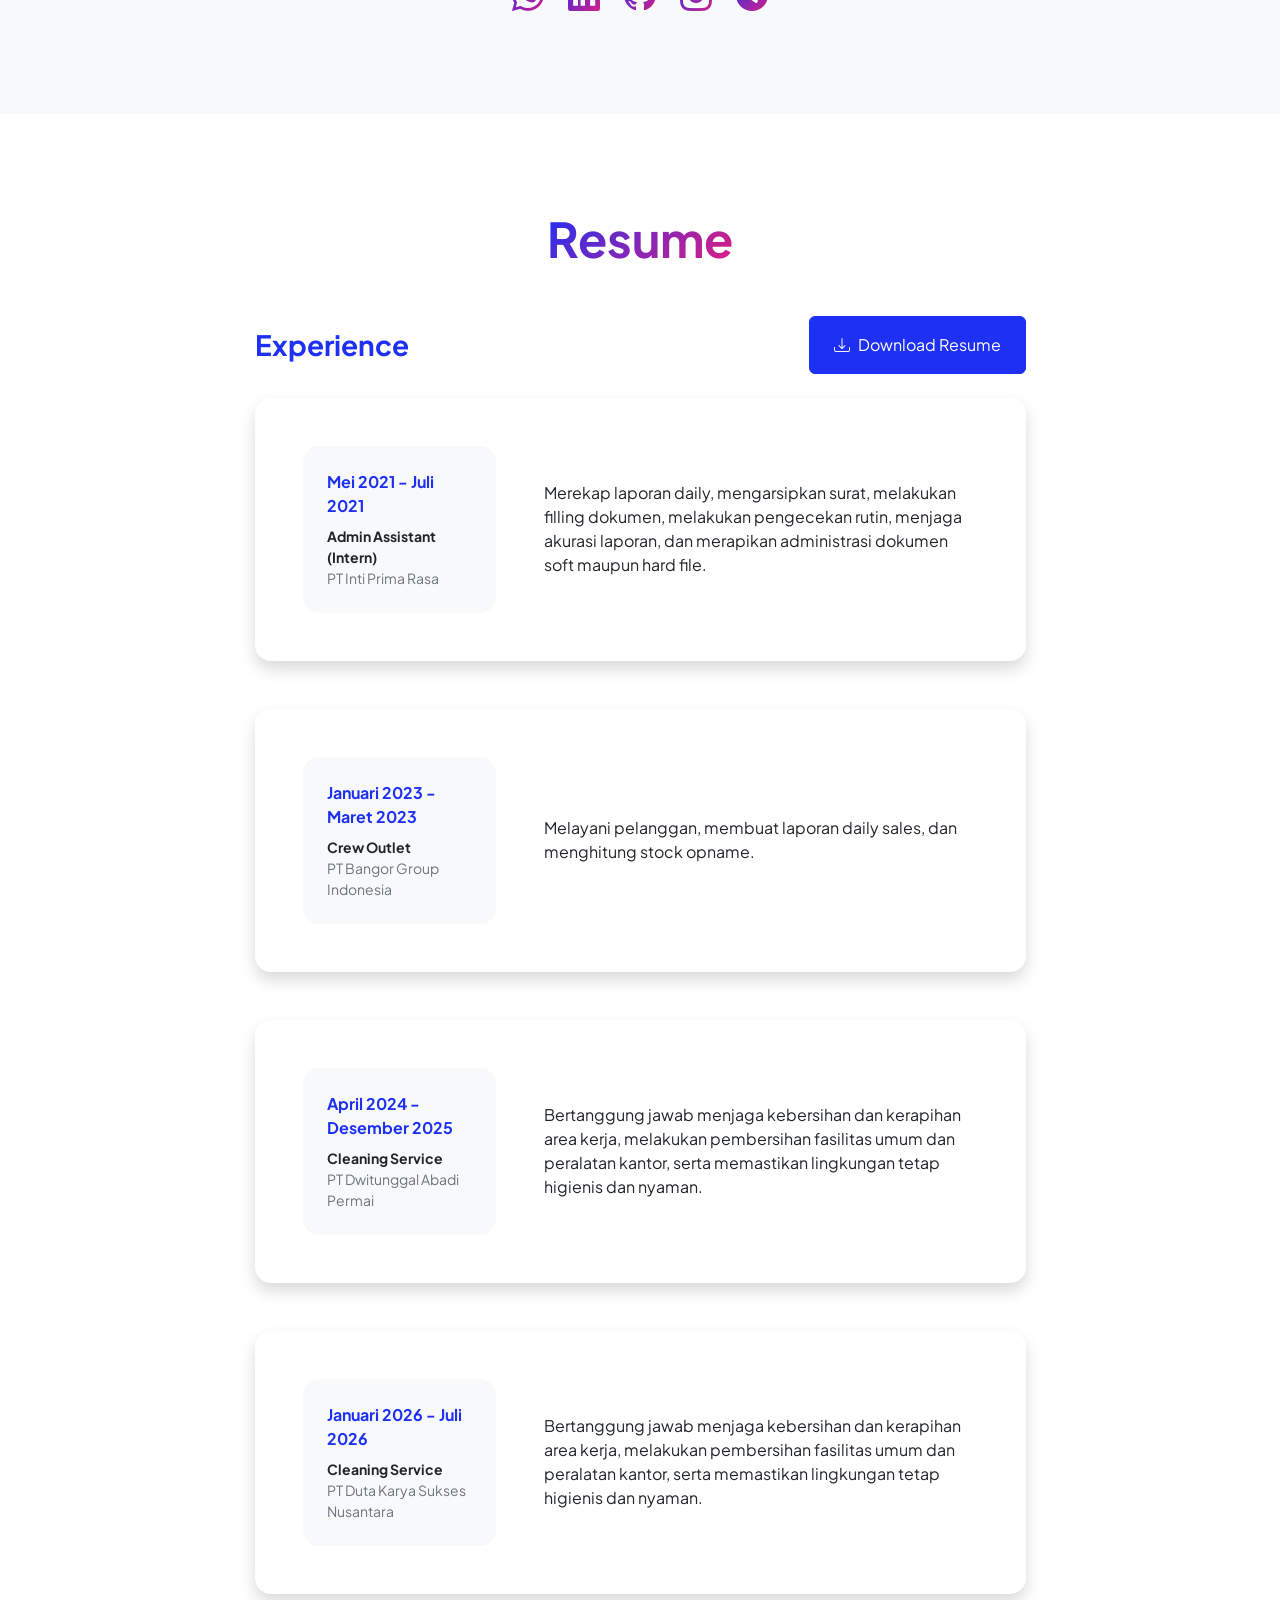
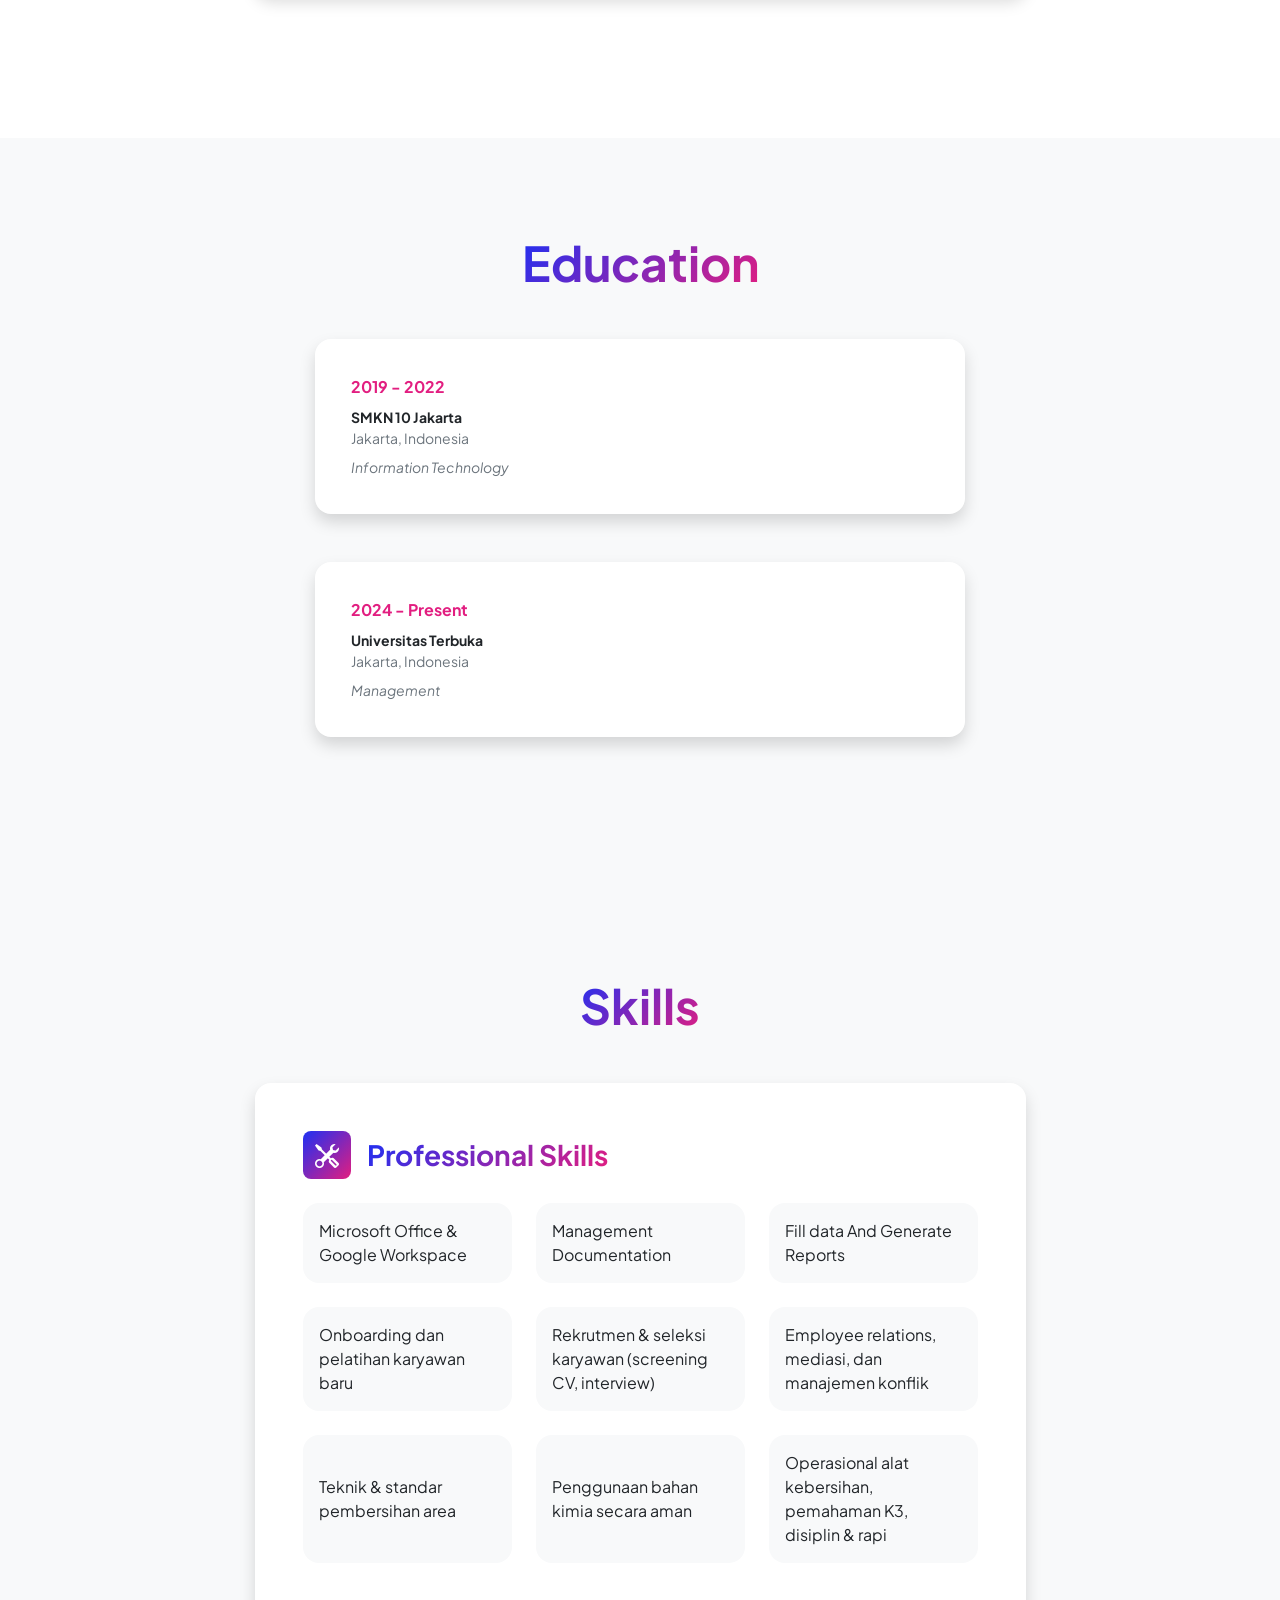
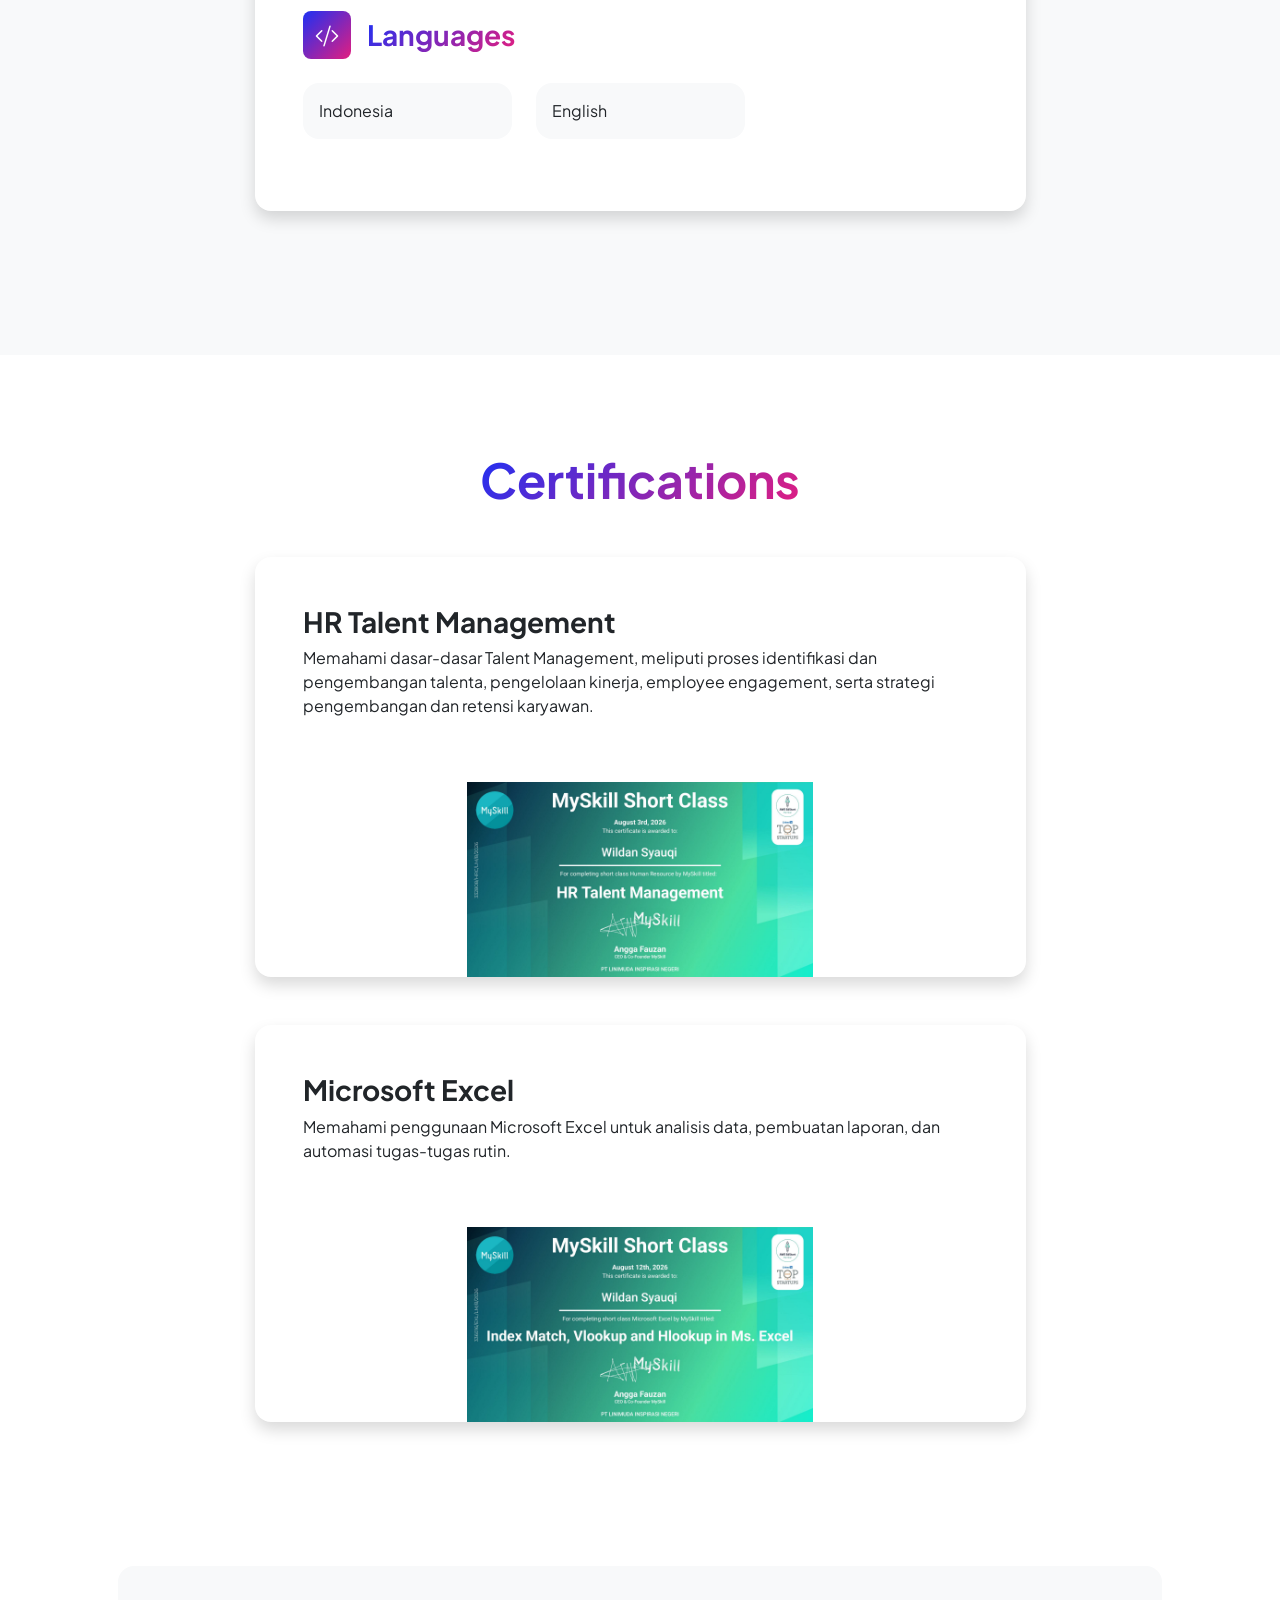
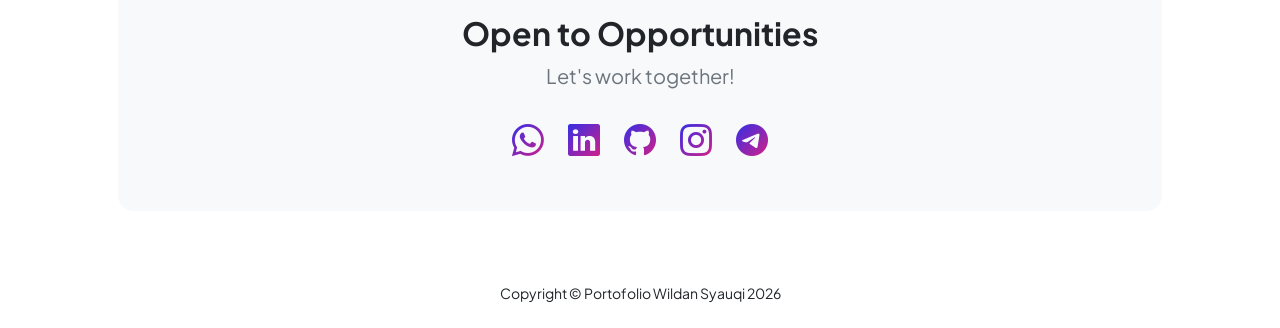
==== commit 20492fc2: "sixth commit" ====
--- a/index.html
+++ b/index.html
@@ -5,7 +5,7 @@
         <meta name="viewport" content="width=device-width, initial-scale=1, shrink-to-fit=no" />
         <meta name="description" content="" />
         <meta name="author" content="" />
-        <title>Portfolio Wildan Syauqi</title>
+        <title>Portofolio Wildan Syauqi</title>
         <!-- Favicon-->
         <link rel="icon" type="image/x-icon" href="assets/favicon.ico" />
         <!-- Custom Google font-->
@@ -29,6 +29,7 @@
                             <li class="nav-item"><a class="nav-link" href="#home">Home</a></li>
                             <li class="nav-item"><a class="nav-link" href="#resume">Resume</a></li>
                             <li class="nav-item"><a class="nav-link" href="#education">Education</a></li>
+                            <li class="nav-item"><a class="nav-link" href="#skills">Skills</a></li>
                             <li class="nav-item"><a class="nav-link" href="#certifications">Certifications</a></li>
                             <li class="nav-item"><a class="nav-link" href="#contact">Contact</a></li>
                         </ul>
@@ -261,6 +262,51 @@
                     </div></div>
                 </div>
             </section>
+            <!-- Skills Section-->
+            <section id="skills" class="bg-light py-5">
+                <div class="container px-5 my-5">
+                    <div class="text-center mb-5"><h2 class="display-5 fw-bolder mb-0"><span class="text-gradient d-inline">Skills</span></h2></div>
+                    <div class="row gx-5 justify-content-center">
+                        <div class="col-lg-11 col-xl-9 col-xxl-8">
+                            <div class="card shadow border-0 rounded-4 mb-5">
+                                <div class="card-body p-5">
+                                    <div class="mb-5">
+                                        <div class="d-flex align-items-center mb-4">
+                                            <div class="feature bg-primary bg-gradient-primary-to-secondary text-white rounded-3 me-3"><i class="bi bi-tools"></i></div>
+                                            <h3 class="fw-bolder mb-0"><span class="text-gradient d-inline">Professional Skills</span></h3>
+                                        </div>
+                                        <div class="row row-cols-1 row-cols-md-3 g-4 mb-4">
+                                            <div class="col"><div class="d-flex align-items-center bg-light rounded-4 p-3 h-100">Microsoft Office &amp; Google Workspace</div></div>
+                                            <div class="col"><div class="d-flex align-items-center bg-light rounded-4 p-3 h-100">Management Documentation</div></div>
+                                            <div class="col"><div class="d-flex align-items-center bg-light rounded-4 p-3 h-100">Fill data And Generate Reports</div></div>
+                                        </div>
+                                        <div class="row row-cols-1 row-cols-md-3 g-4 mb-4">
+                                            <div class="col"><div class="d-flex align-items-center bg-light rounded-4 p-3 h-100">Onboarding dan pelatihan karyawan baru</div></div>
+                                            <div class="col"><div class="d-flex align-items-center bg-light rounded-4 p-3 h-100">Rekrutmen &amp; seleksi karyawan (screening CV, interview)</div></div>
+                                            <div class="col"><div class="d-flex align-items-center bg-light rounded-4 p-3 h-100">Employee relations, mediasi, dan manajemen konflik</div></div>
+                                        </div>
+                                        <div class="row row-cols-1 row-cols-md-3 g-4">
+                                            <div class="col"><div class="d-flex align-items-center bg-light rounded-4 p-3 h-100">Teknik &amp; standar pembersihan area</div></div>
+                                            <div class="col"><div class="d-flex align-items-center bg-light rounded-4 p-3 h-100">Penggunaan bahan kimia secara aman</div></div>
+                                            <div class="col"><div class="d-flex align-items-center bg-light rounded-4 p-3 h-100">Operasional alat kebersihan, pemahaman K3, disiplin &amp; rapi</div></div>
+                                        </div>
+                                    </div>
+                                    <div class="mb-0">
+                                        <div class="d-flex align-items-center mb-4">
+                                            <div class="feature bg-primary bg-gradient-primary-to-secondary text-white rounded-3 me-3"><i class="bi bi-code-slash"></i></div>
+                                            <h3 class="fw-bolder mb-0"><span class="text-gradient d-inline">Languages</span></h3>
+                                        </div>
+                                        <div class="row row-cols-1 row-cols-md-3 mb-4">
+                                            <div class="col mb-4 mb-md-0"><div class="d-flex align-items-center bg-light rounded-4 p-3 h-100">Indonesia</div></div>
+                                            <div class="col mb-4 mb-md-0"><div class="d-flex align-items-center bg-light rounded-4 p-3 h-100">English</div></div>
+                                        </div>
+                                    </div>
+                                </div>
+                            </div>
+                        </div>
+                    </div>
+                </div>
+            </section>
             <!-- Certifications Section-->
             <section id="certifications" class="py-5">
                 <div class="container px-5 my-5"><div class="text-center mb-5"><h2 class="display-5 fw-bolder mb-0"><span class="text-gradient d-inline">Certifications</span></h2></div>
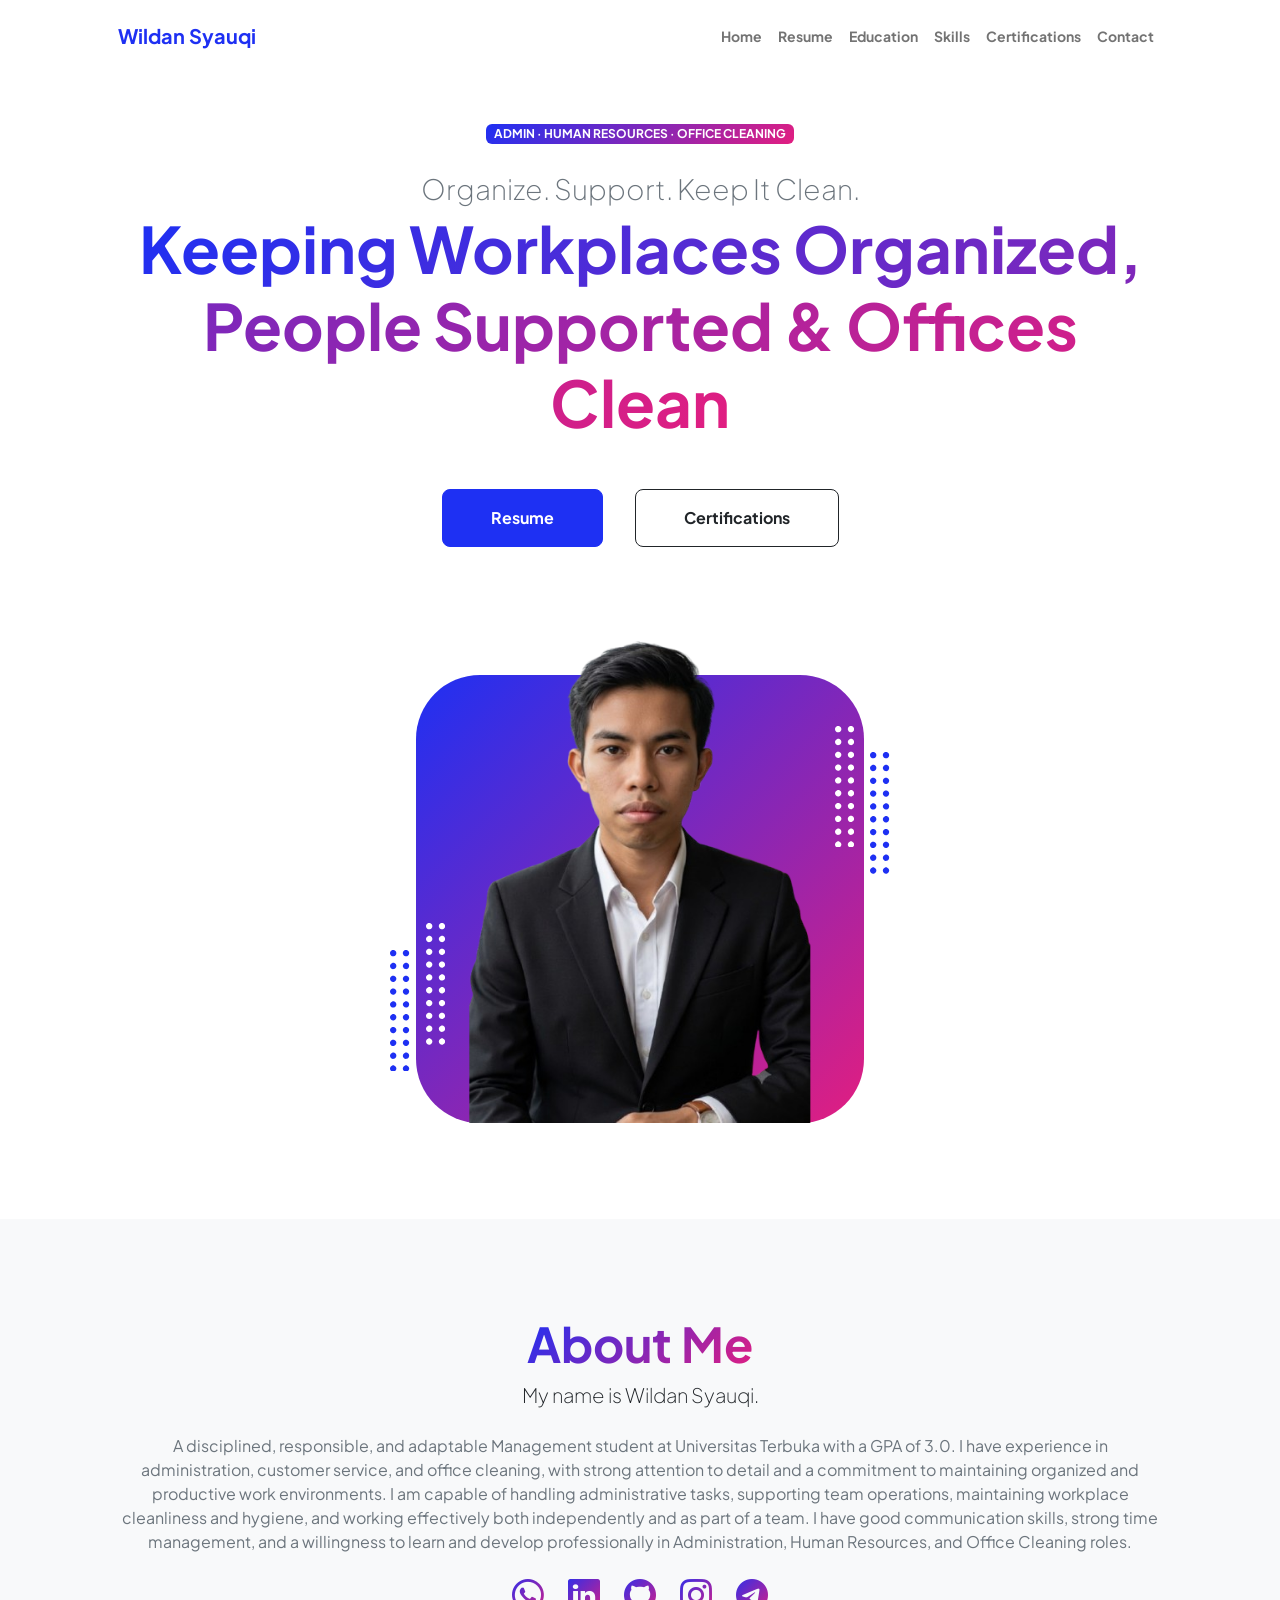
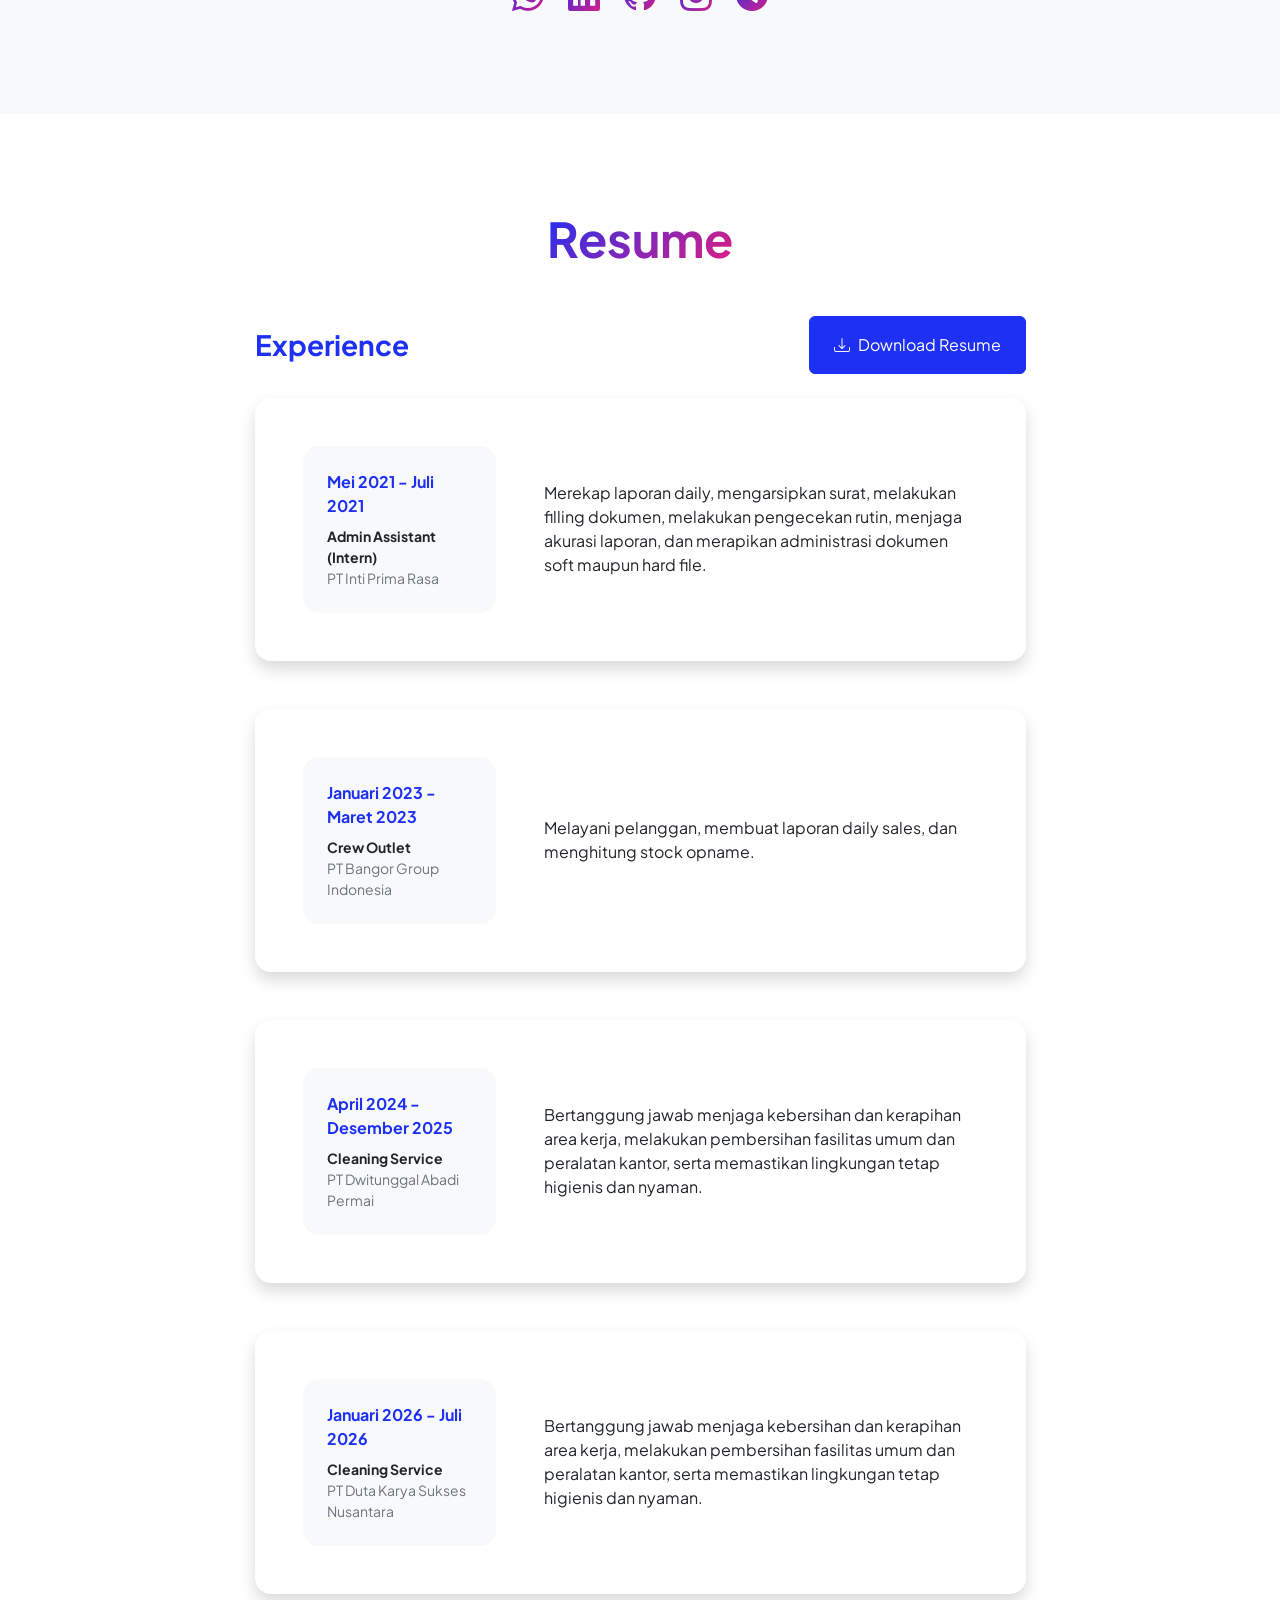
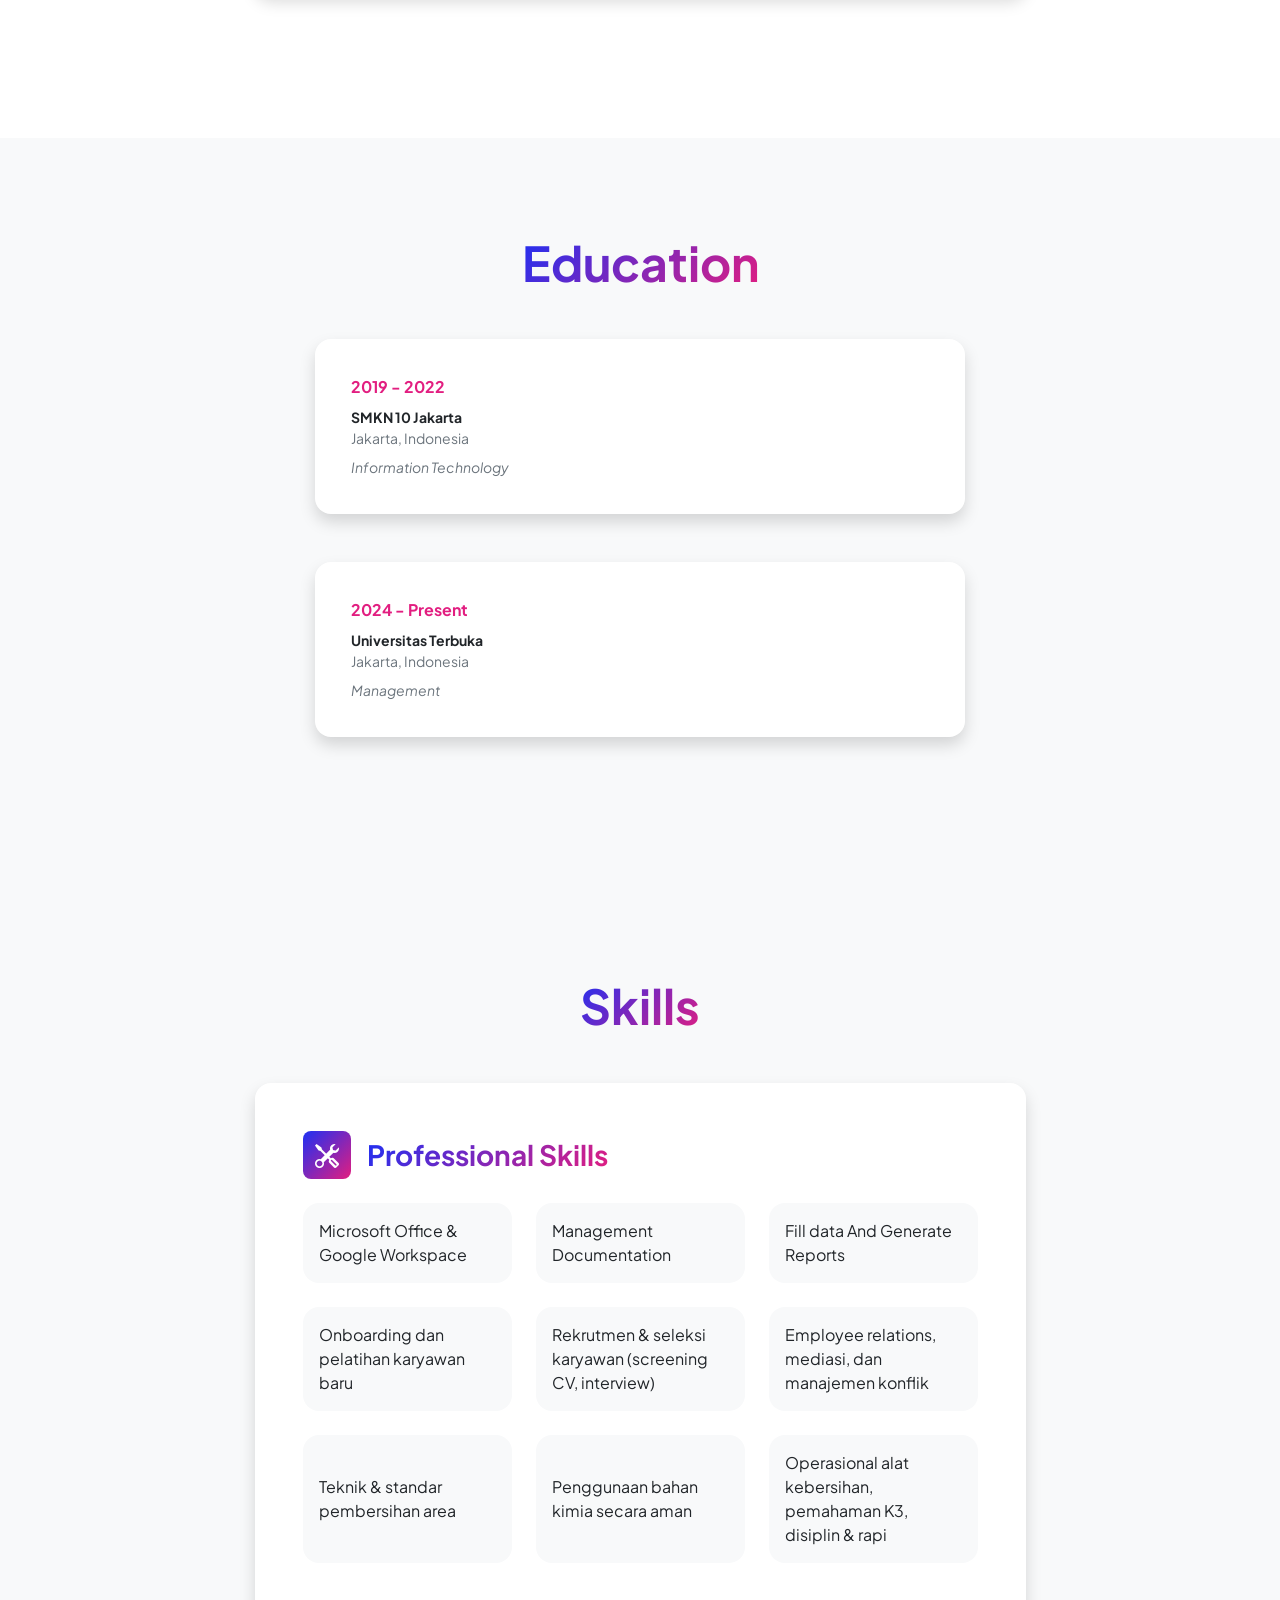
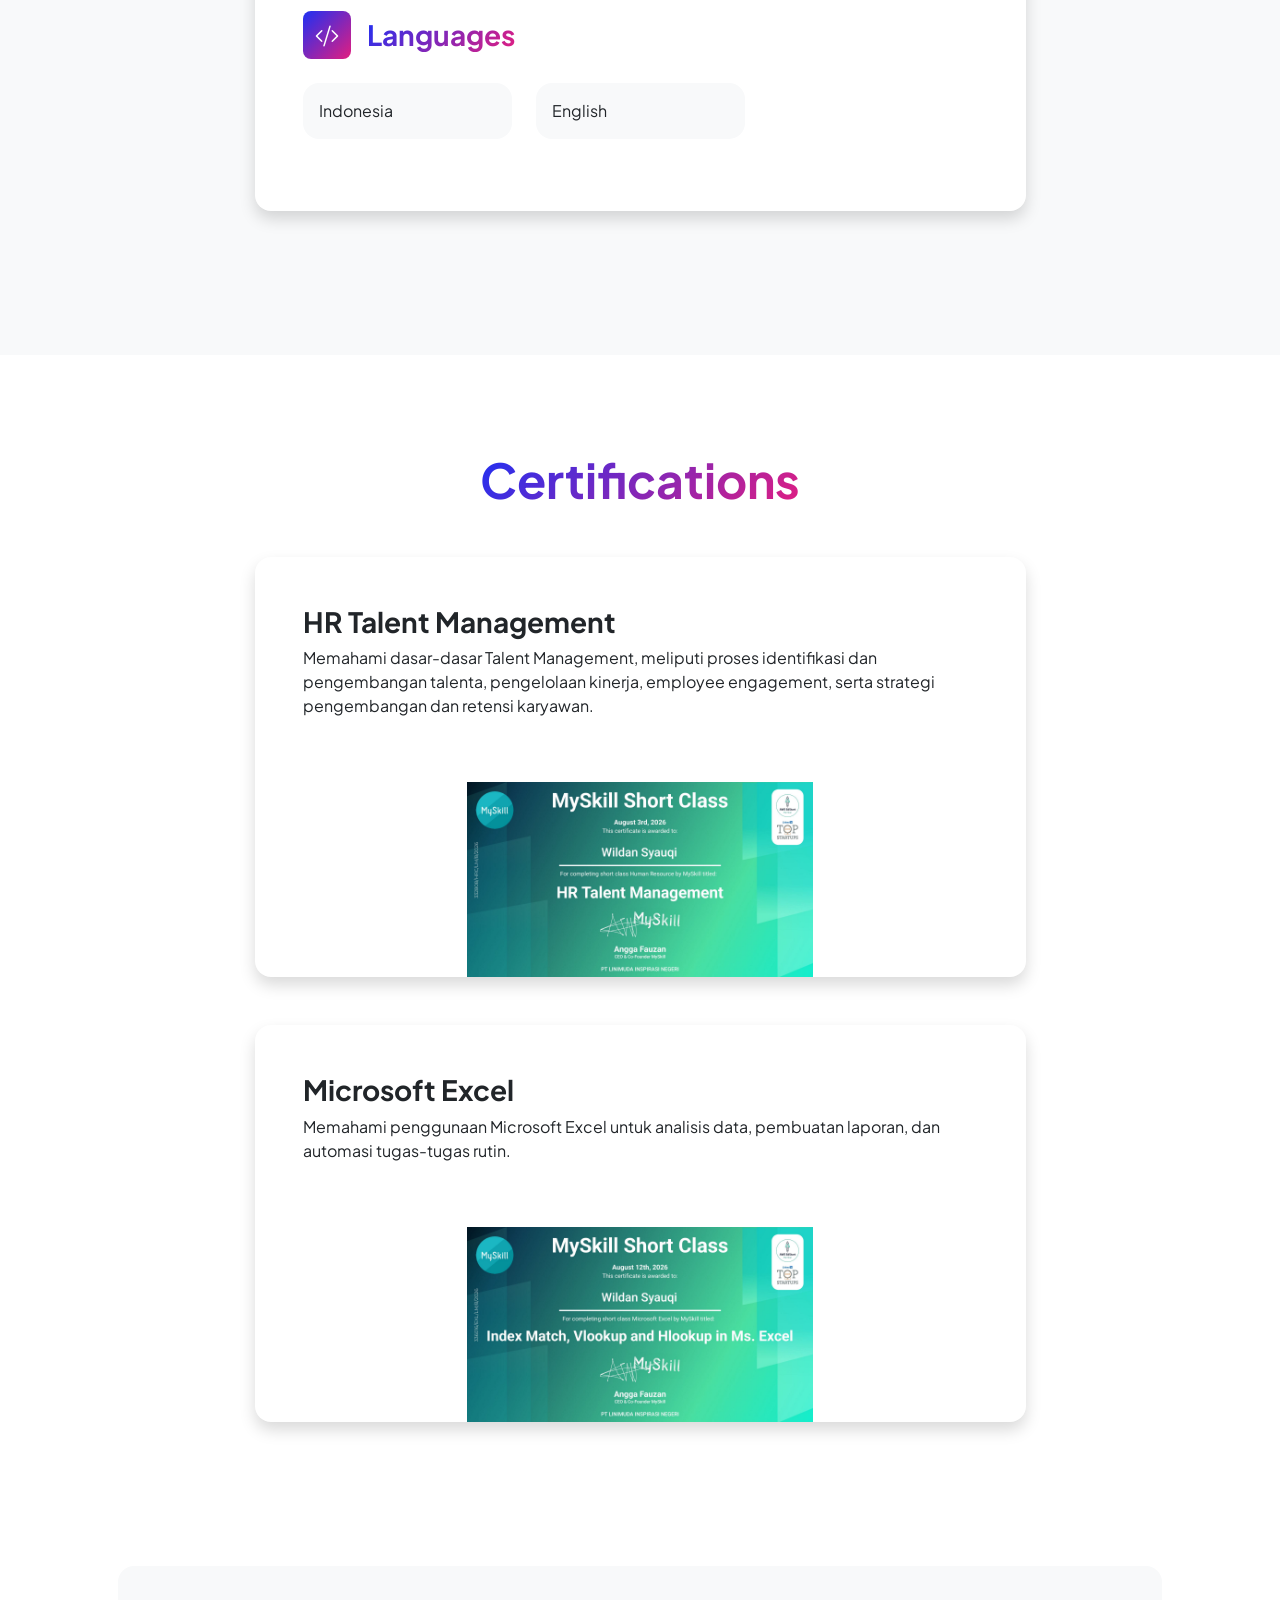
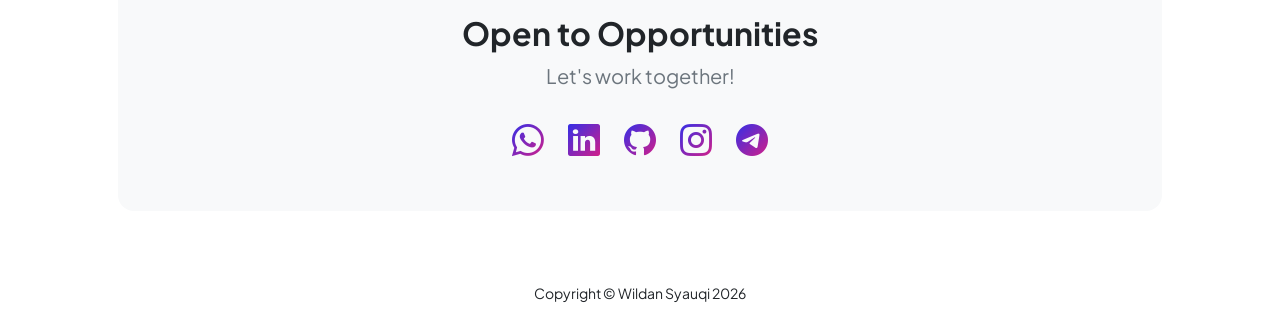
==== commit 495f03b1: "final portfolio update" ====
--- a/index.html
+++ b/index.html
@@ -328,7 +328,7 @@
         <footer class="bg-white py-4 mt-auto">
             <div class="container px-5">
                 <div class="row align-items-center justify-content-center flex-column flex-sm-row">
-                    <div class="col-auto"><div class="small m-0">Copyright &copy; Portofolio Wildan Syauqi 2026</div></div>
+                    <div class="col-auto"><div class="small m-0">Copyright &copy; Wildan Syauqi 2026</div></div>
                 </div>
             </div>
         </footer>
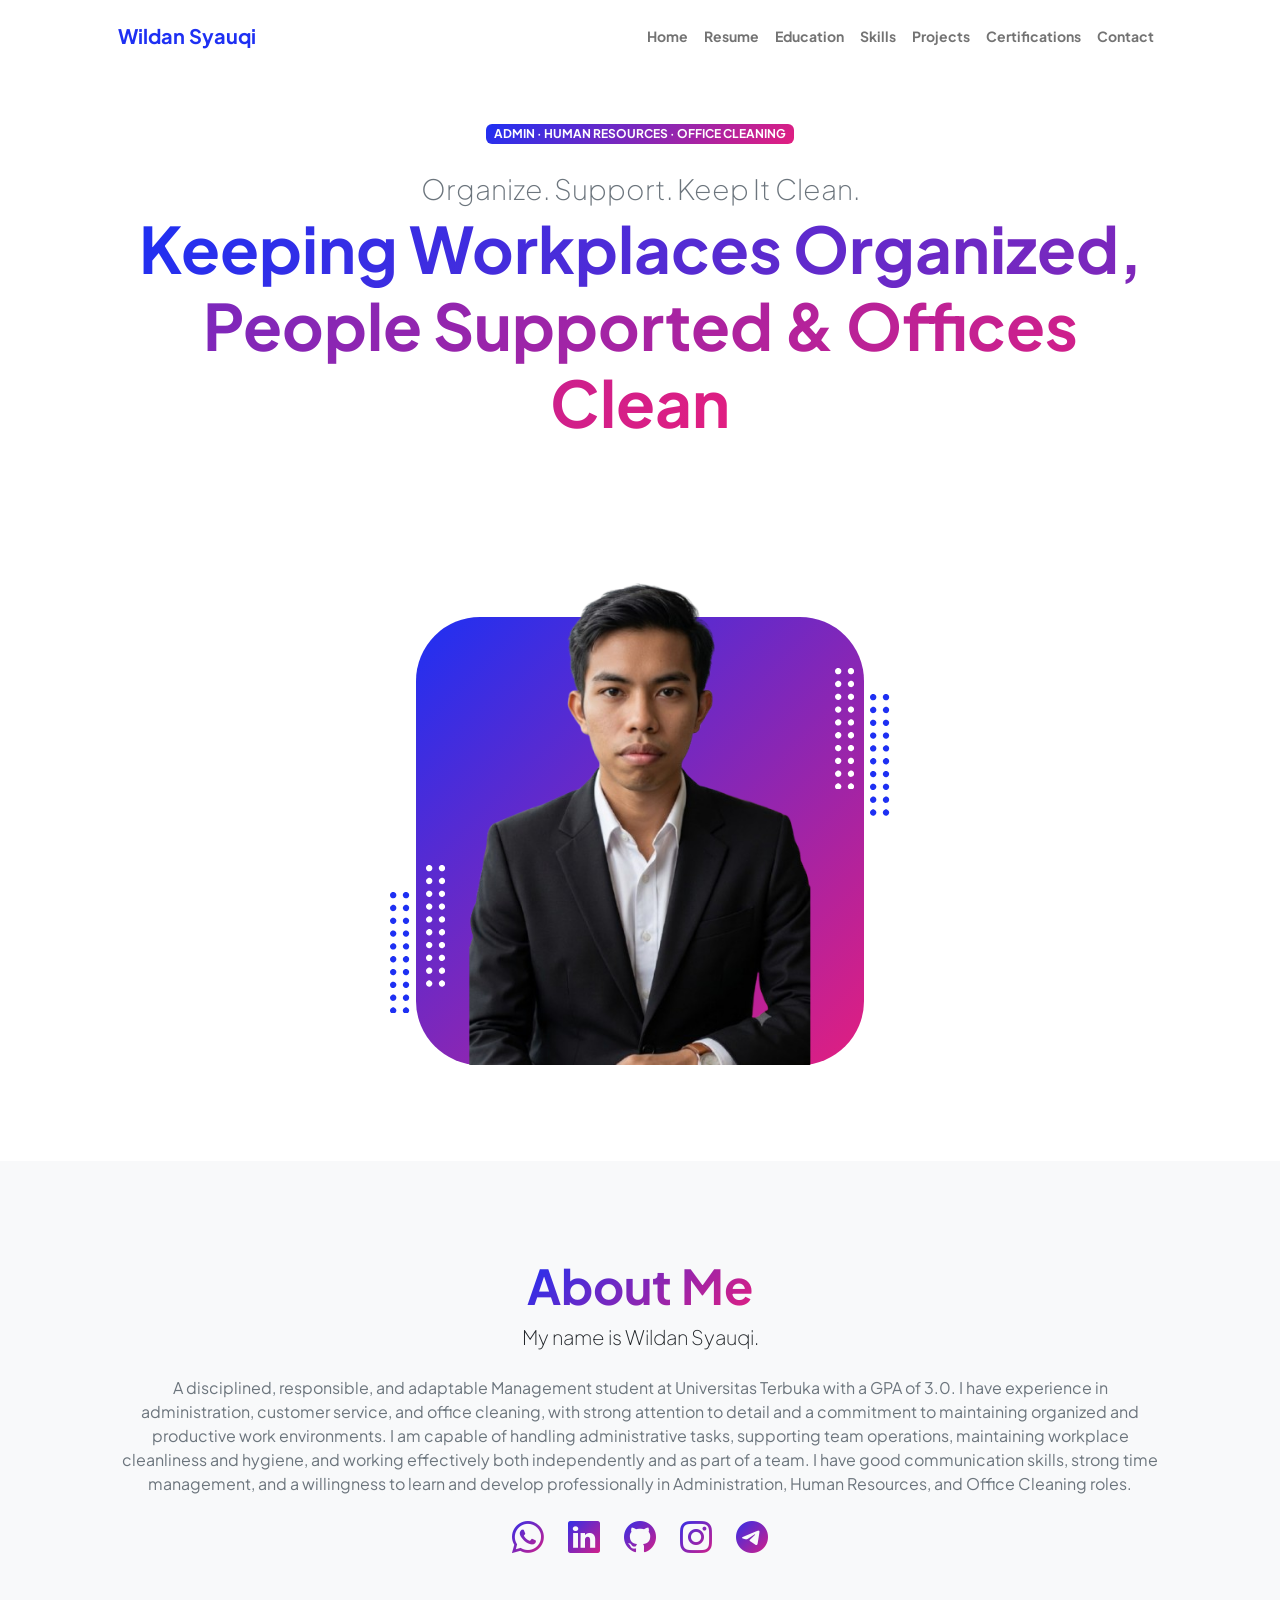
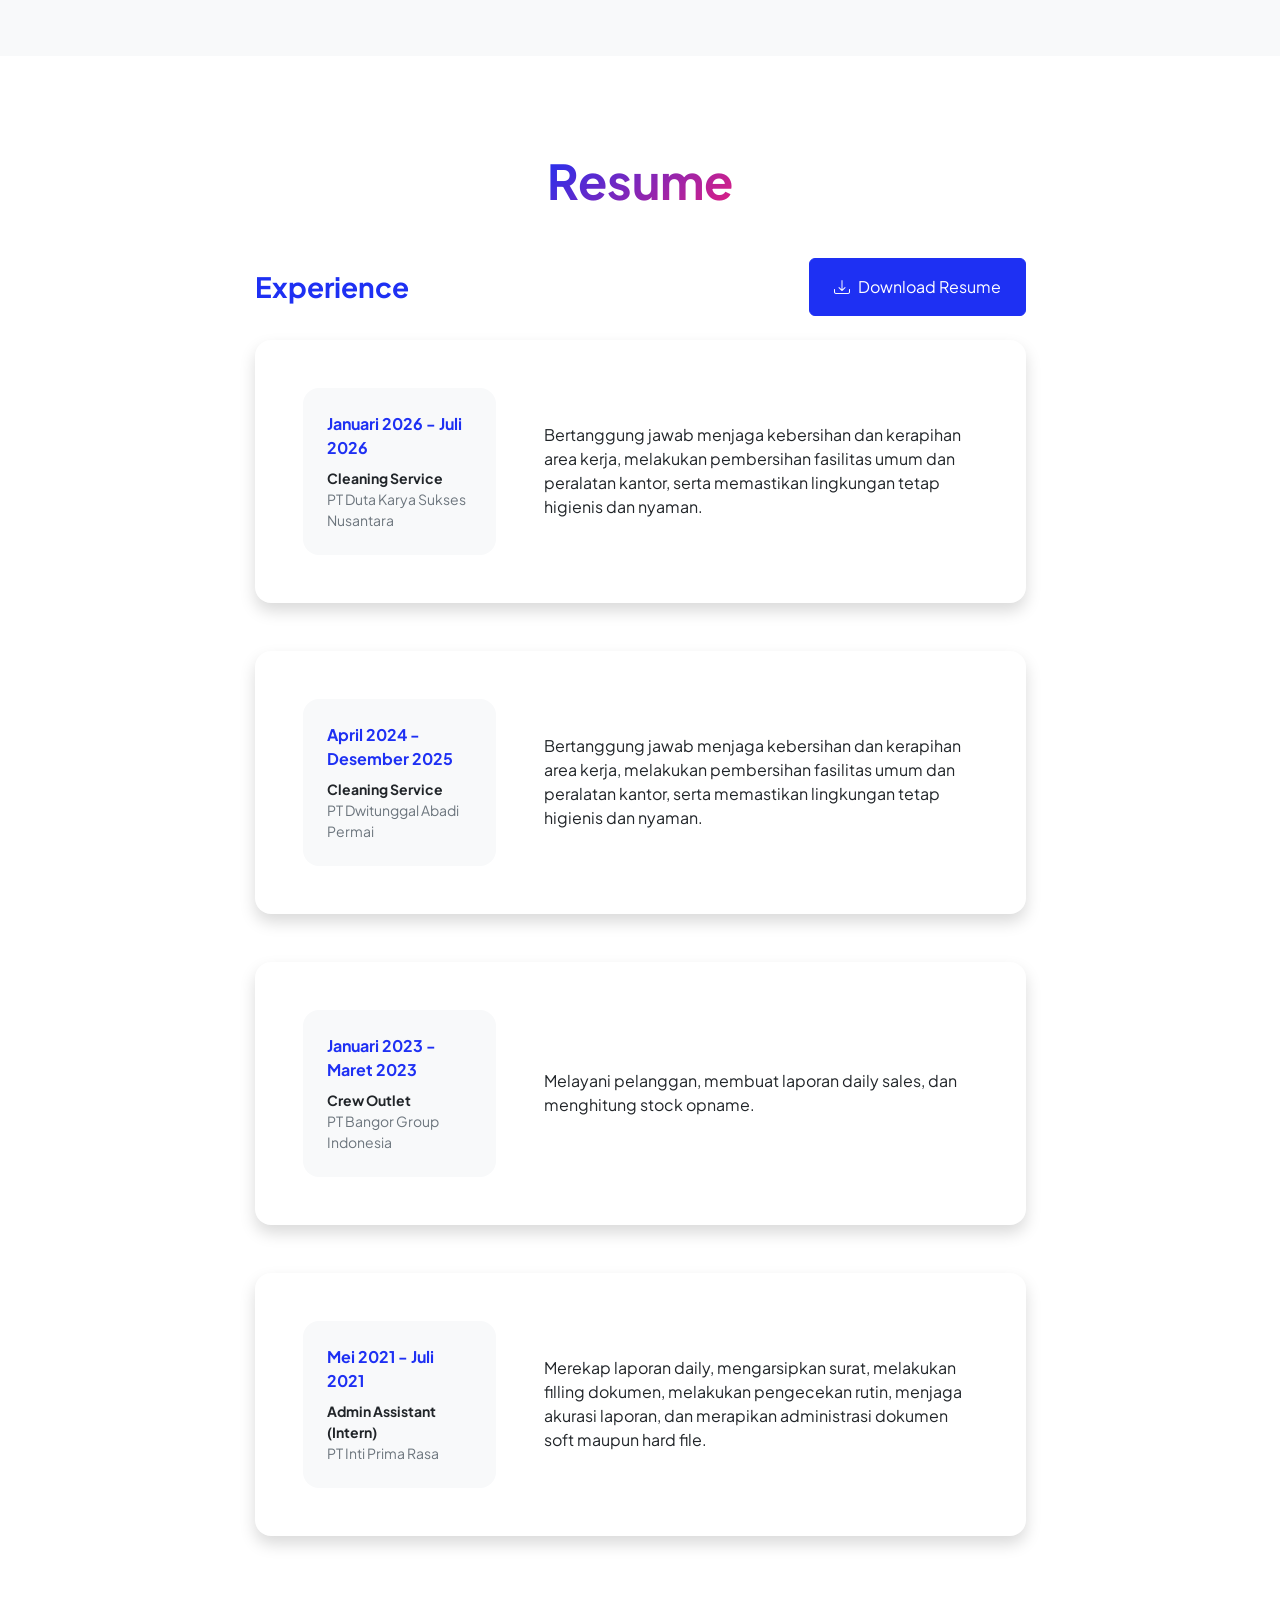
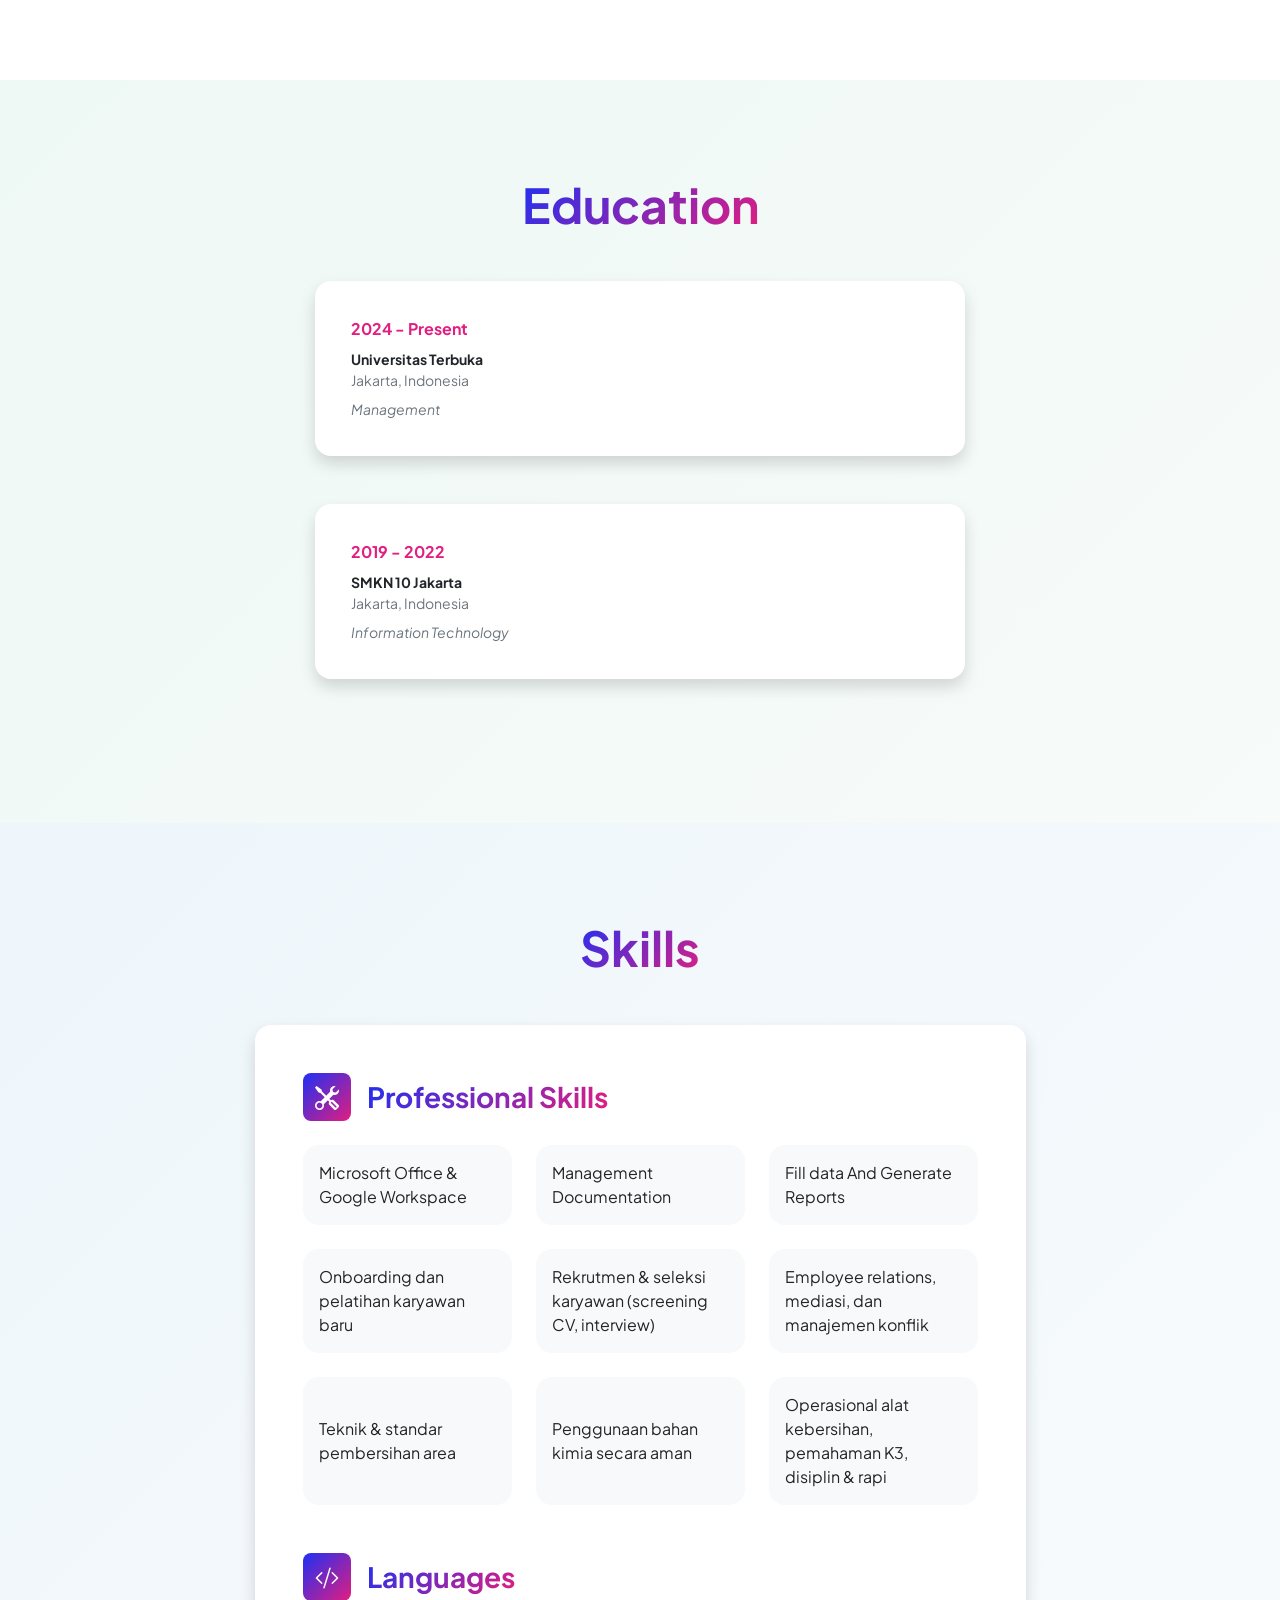
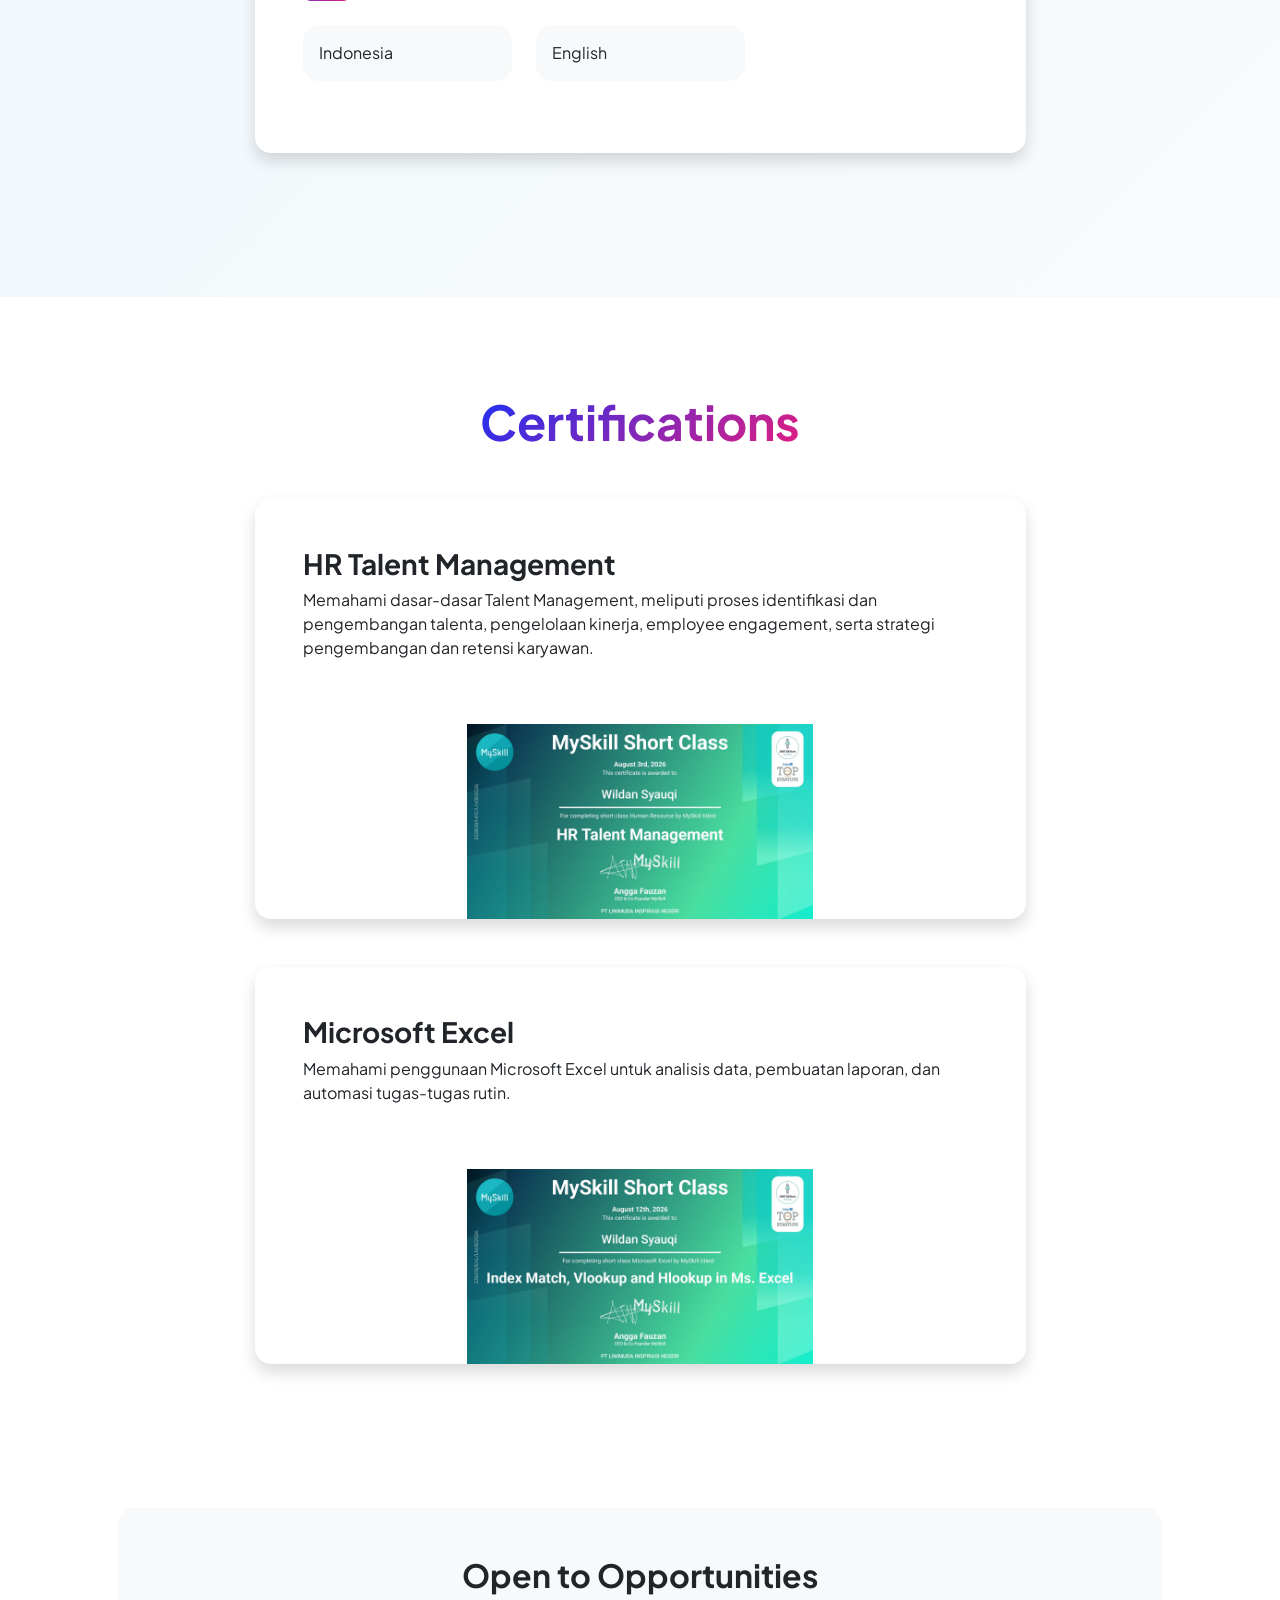
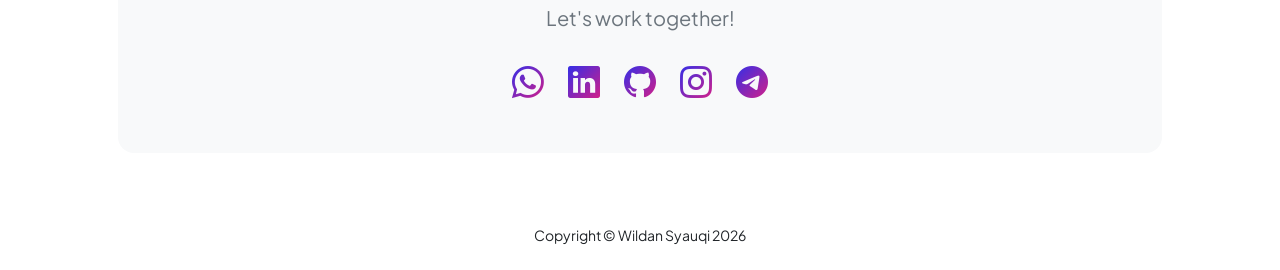
==== commit 89ed09f1: "improve education and skills backgrounds" ====
--- a/index.html
+++ b/index.html
@@ -23,13 +23,20 @@
             <nav class="navbar navbar-expand-lg navbar-light bg-white py-3">
                 <div class="container px-5">
                     <a class="navbar-brand" href="index.html"><span class="fw-bolder text-primary">Wildan Syauqi</span></a>
-                    <button class="navbar-toggler" type="button" data-bs-toggle="collapse" data-bs-target="#navbarSupportedContent" aria-controls="navbarSupportedContent" aria-expanded="false" aria-label="Toggle navigation"><span class="navbar-toggler-icon"></span></button>
+                    <button class="navbar-toggler" type="button" data-bs-toggle="collapse" data-bs-target="#navbarSupportedContent" aria-controls="navbarSupportedContent" aria-expanded="false" aria-label="Toggle navigation">
+                        <span class="navbar-toggler-icon" aria-hidden="true">
+                            <span class="burger-line"></span>
+                            <span class="burger-line"></span>
+                            <span class="burger-line"></span>
+                        </span>
+                    </button>
                     <div class="collapse navbar-collapse" id="navbarSupportedContent">
                         <ul class="navbar-nav ms-auto mb-2 mb-lg-0 small fw-bolder">
                             <li class="nav-item"><a class="nav-link" href="#home">Home</a></li>
                             <li class="nav-item"><a class="nav-link" href="#resume">Resume</a></li>
                             <li class="nav-item"><a class="nav-link" href="#education">Education</a></li>
                             <li class="nav-item"><a class="nav-link" href="#skills">Skills</a></li>
+                            <li class="nav-item"><a class="nav-link" href="#projects">Projects</a></li>
                             <li class="nav-item"><a class="nav-link" href="#certifications">Certifications</a></li>
                             <li class="nav-item"><a class="nav-link" href="#contact">Contact</a></li>
                         </ul>
@@ -47,8 +54,6 @@
                                 <div class="fs-3 fw-light text-muted">Organize. Support. Keep It Clean.</div>
                                 <h1 class="display-3 fw-bolder mb-5"><span class="text-gradient d-inline">Keeping Workplaces Organized, People Supported & Offices Clean</span></h1>
                                 <div class="d-grid gap-3 d-sm-flex justify-content-sm-center justify-content-xxl-start mb-3">
-                                    <a class="btn btn-primary btn-lg px-5 py-3 me-sm-3 fs-6 fw-bolder" href="#resume">Resume</a>
-                                    <a class="btn btn-outline-dark btn-lg px-5 py-3 fs-6 fw-bolder" href="#certifications">Certifications</a>
                                 </div>
                             </div>
                         </div>
@@ -215,9 +220,17 @@
                             <div class="card shadow border-0 rounded-4 mb-5">
                                 <div class="card-body p-5"><div class="row align-items-center gx-5">
                                     <div class="col text-center text-lg-start mb-4 mb-lg-0"><div class="bg-light p-4 rounded-4">
-                                        <div class="text-primary fw-bolder mb-2">Mei 2021 - Juli 2021</div><div class="small fw-bolder">Admin Assistant (Intern)</div><div class="small text-muted">PT Inti Prima Rasa</div>
+                                        <div class="text-primary fw-bolder mb-2">Januari 2026 - Juli 2026</div><div class="small fw-bolder">Cleaning Service</div><div class="small text-muted">PT Duta Karya Sukses Nusantara</div>
                                     </div></div>
-                                    <div class="col-lg-8">Merekap laporan daily, mengarsipkan surat, melakukan filling dokumen, melakukan pengecekan rutin, menjaga akurasi laporan, dan merapikan administrasi dokumen soft maupun hard file.</div>
+                                    <div class="col-lg-8">Bertanggung jawab menjaga kebersihan dan kerapihan area kerja, melakukan pembersihan fasilitas umum dan peralatan kantor, serta memastikan lingkungan tetap higienis dan nyaman.</div>
+                                </div></div>
+                            </div>
+                            <div class="card shadow border-0 rounded-4 mb-5">
+                                <div class="card-body p-5"><div class="row align-items-center gx-5">
+                                    <div class="col text-center text-lg-start mb-4 mb-lg-0"><div class="bg-light p-4 rounded-4">
+                                        <div class="text-primary fw-bolder mb-2">April 2024 - Desember 2025</div><div class="small fw-bolder">Cleaning Service</div><div class="small text-muted">PT Dwitunggal Abadi Permai</div>
+                                    </div></div>
+                                    <div class="col-lg-8">Bertanggung jawab menjaga kebersihan dan kerapihan area kerja, melakukan pembersihan fasilitas umum dan peralatan kantor, serta memastikan lingkungan tetap higienis dan nyaman.</div>
                                 </div></div>
                             </div>
                             <div class="card shadow border-0 rounded-4 mb-5">
@@ -231,17 +244,9 @@
                             <div class="card shadow border-0 rounded-4 mb-5">
                                 <div class="card-body p-5"><div class="row align-items-center gx-5">
                                     <div class="col text-center text-lg-start mb-4 mb-lg-0"><div class="bg-light p-4 rounded-4">
-                                        <div class="text-primary fw-bolder mb-2">April 2024 - Desember 2025</div><div class="small fw-bolder">Cleaning Service</div><div class="small text-muted">PT Dwitunggal Abadi Permai</div>
+                                        <div class="text-primary fw-bolder mb-2">Mei 2021 - Juli 2021</div><div class="small fw-bolder">Admin Assistant (Intern)</div><div class="small text-muted">PT Inti Prima Rasa</div>
                                     </div></div>
-                                    <div class="col-lg-8">Bertanggung jawab menjaga kebersihan dan kerapihan area kerja, melakukan pembersihan fasilitas umum dan peralatan kantor, serta memastikan lingkungan tetap higienis dan nyaman.</div>
-                                </div></div>
-                            </div>
-                            <div class="card shadow border-0 rounded-4 mb-5">
-                                <div class="card-body p-5"><div class="row align-items-center gx-5">
-                                    <div class="col text-center text-lg-start mb-4 mb-lg-0"><div class="bg-light p-4 rounded-4">
-                                        <div class="text-primary fw-bolder mb-2">Januari 2026 - Juli 2026</div><div class="small fw-bolder">Cleaning Service</div><div class="small text-muted">PT Duta Karya Sukses Nusantara</div>
-                                    </div></div>
-                                    <div class="col-lg-8">Bertanggung jawab menjaga kebersihan dan kerapihan area kerja, melakukan pembersihan fasilitas umum dan peralatan kantor, serta memastikan lingkungan tetap higienis dan nyaman.</div>
+                                    <div class="col-lg-8">Merekap laporan daily, mengarsipkan surat, melakukan filling dokumen, melakukan pengecekan rutin, menjaga akurasi laporan, dan merapikan administrasi dokumen soft maupun hard file.</div>
                                 </div></div>
                             </div>
                         </div>
@@ -254,10 +259,10 @@
                     <div class="text-center mb-5"><h2 class="display-5 fw-bolder mb-0"><span class="text-gradient d-inline">Education</span></h2></div>
                     <div class="row gx-5 justify-content-center"><div class="col-lg-11 col-xl-9 col-xxl-8">
                         <div class="card education-card shadow border-0 rounded-4 mb-5"><div class="card-body p-5"><div class="bg-white p-4 rounded-4 text-center text-lg-start">
-                            <div class="text-secondary fw-bolder mb-2">2019 - 2022</div><div class="mb-2"><div class="small fw-bolder">SMKN 10 Jakarta</div><div class="small text-muted">Jakarta, Indonesia</div></div><div class="fst-italic"><div class="small text-muted">Information Technology</div></div>
+                            <div class="text-secondary fw-bolder mb-2">2024 - Present</div><div class="mb-2"><div class="small fw-bolder">Universitas Terbuka</div><div class="small text-muted">Jakarta, Indonesia</div></div><div class="fst-italic"><div class="small text-muted">Management</div></div>
                         </div></div></div>
                         <div class="card education-card shadow border-0 rounded-4 mb-5"><div class="card-body p-5"><div class="bg-white p-4 rounded-4 text-center text-lg-start">
-                            <div class="text-secondary fw-bolder mb-2">2024 - Present</div><div class="mb-2"><div class="small fw-bolder">Universitas Terbuka</div><div class="small text-muted">Jakarta, Indonesia</div></div><div class="fst-italic"><div class="small text-muted">Management</div></div>
+                            <div class="text-secondary fw-bolder mb-2">2019 - 2022</div><div class="mb-2"><div class="small fw-bolder">SMKN 10 Jakarta</div><div class="small text-muted">Jakarta, Indonesia</div></div><div class="fst-italic"><div class="small text-muted">Information Technology</div></div>
                         </div></div></div>
                     </div></div>
                 </div>
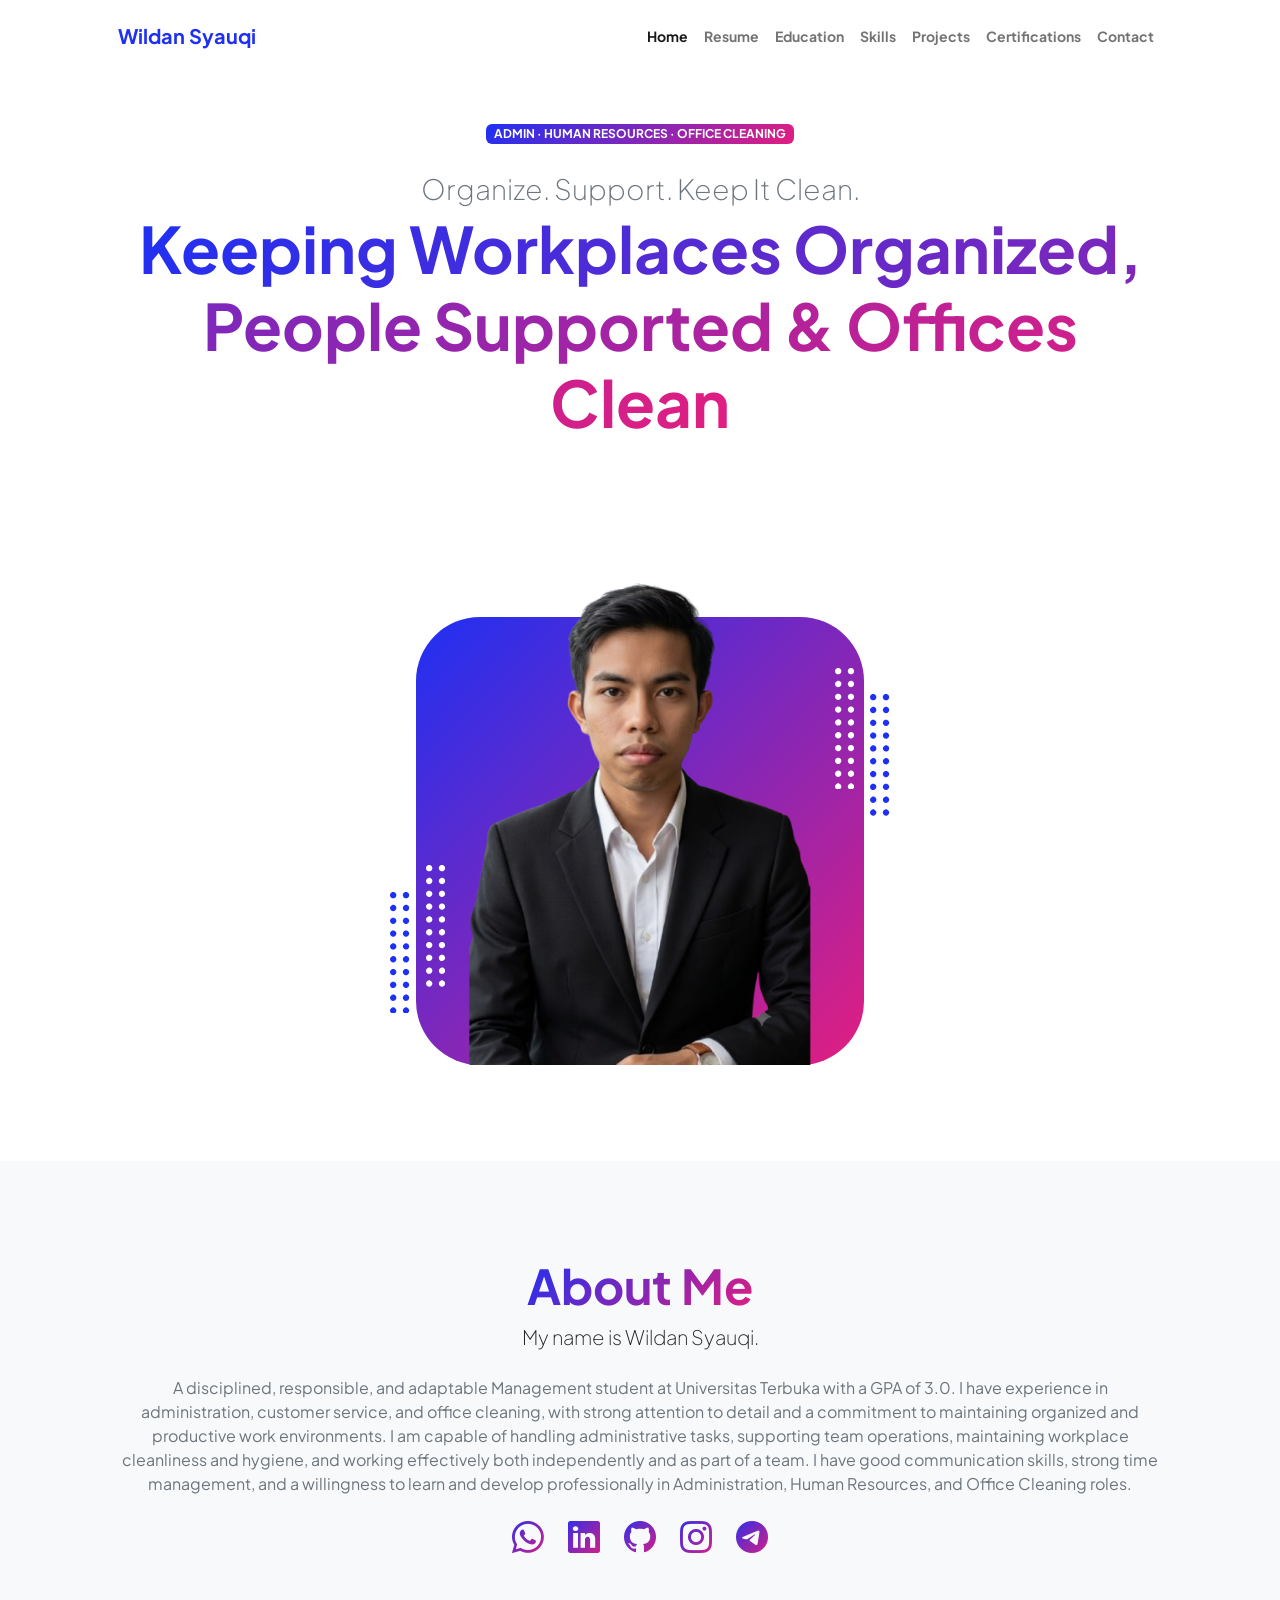
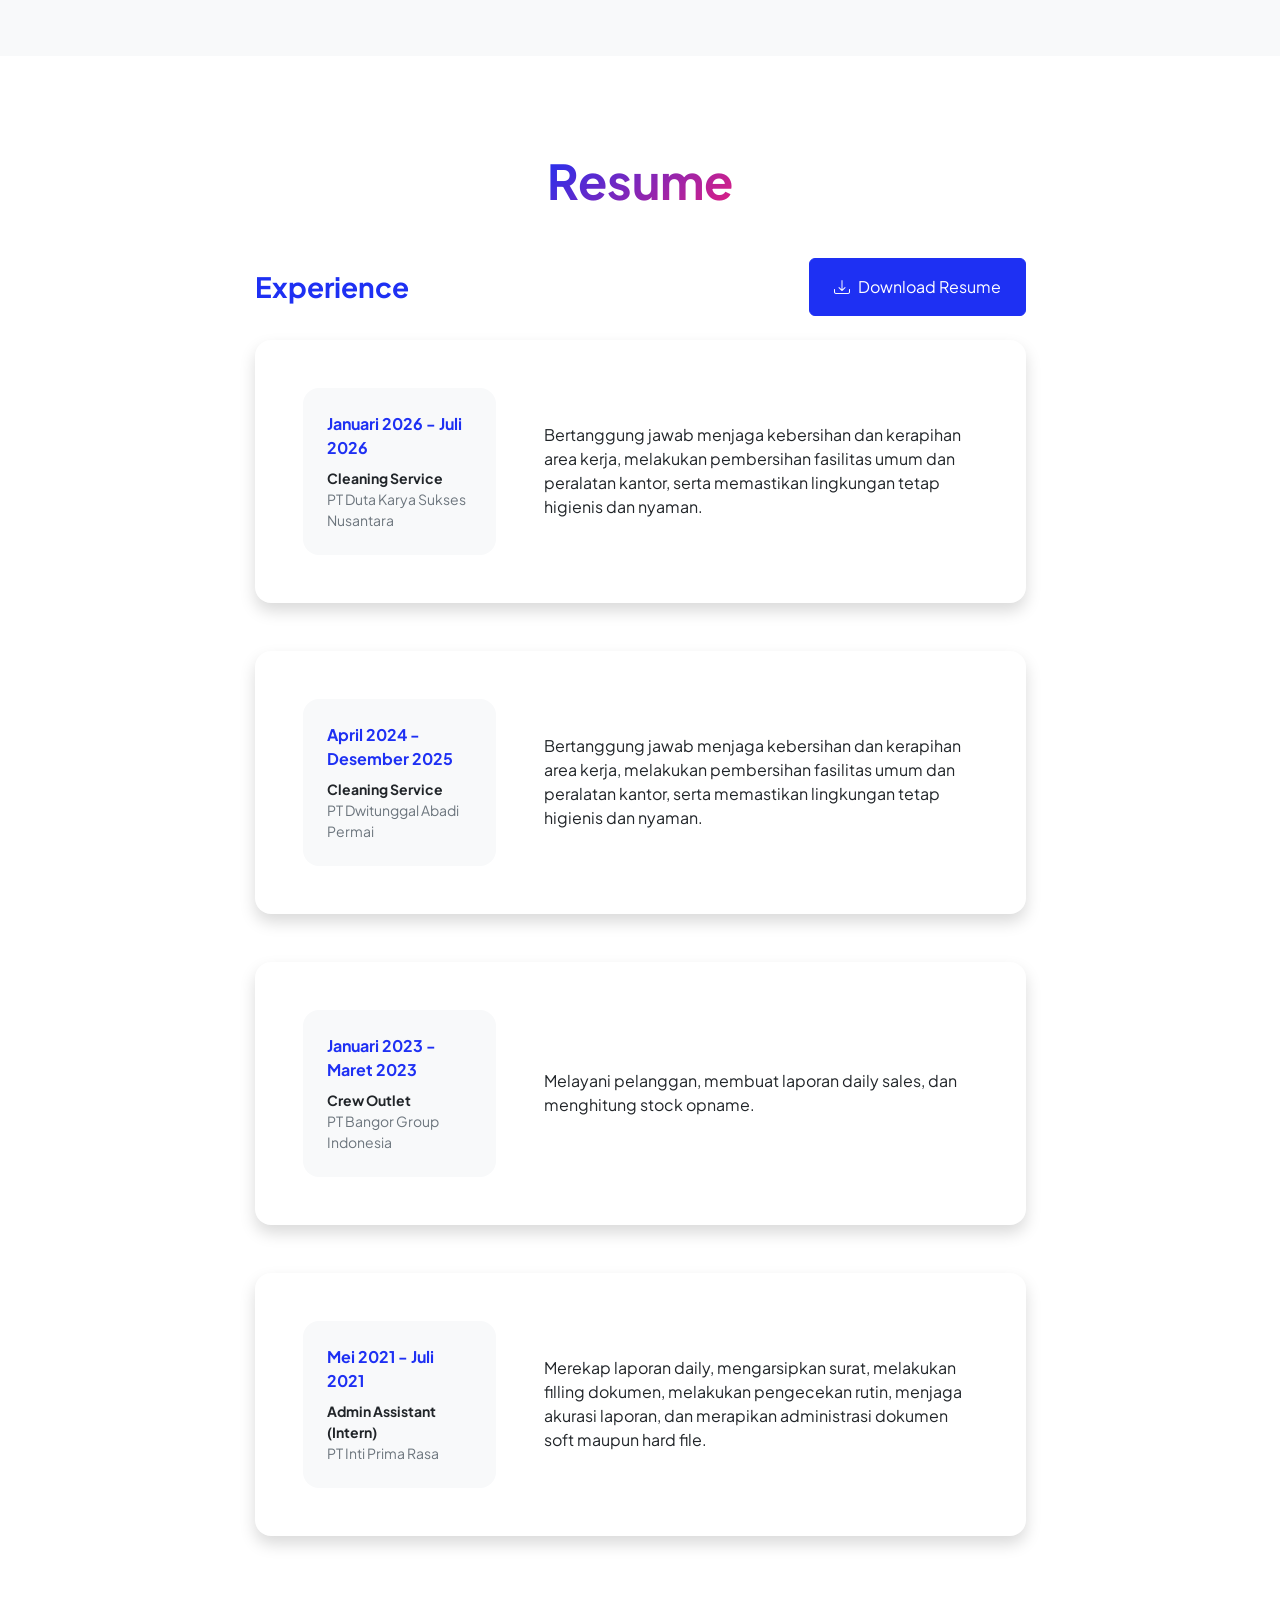
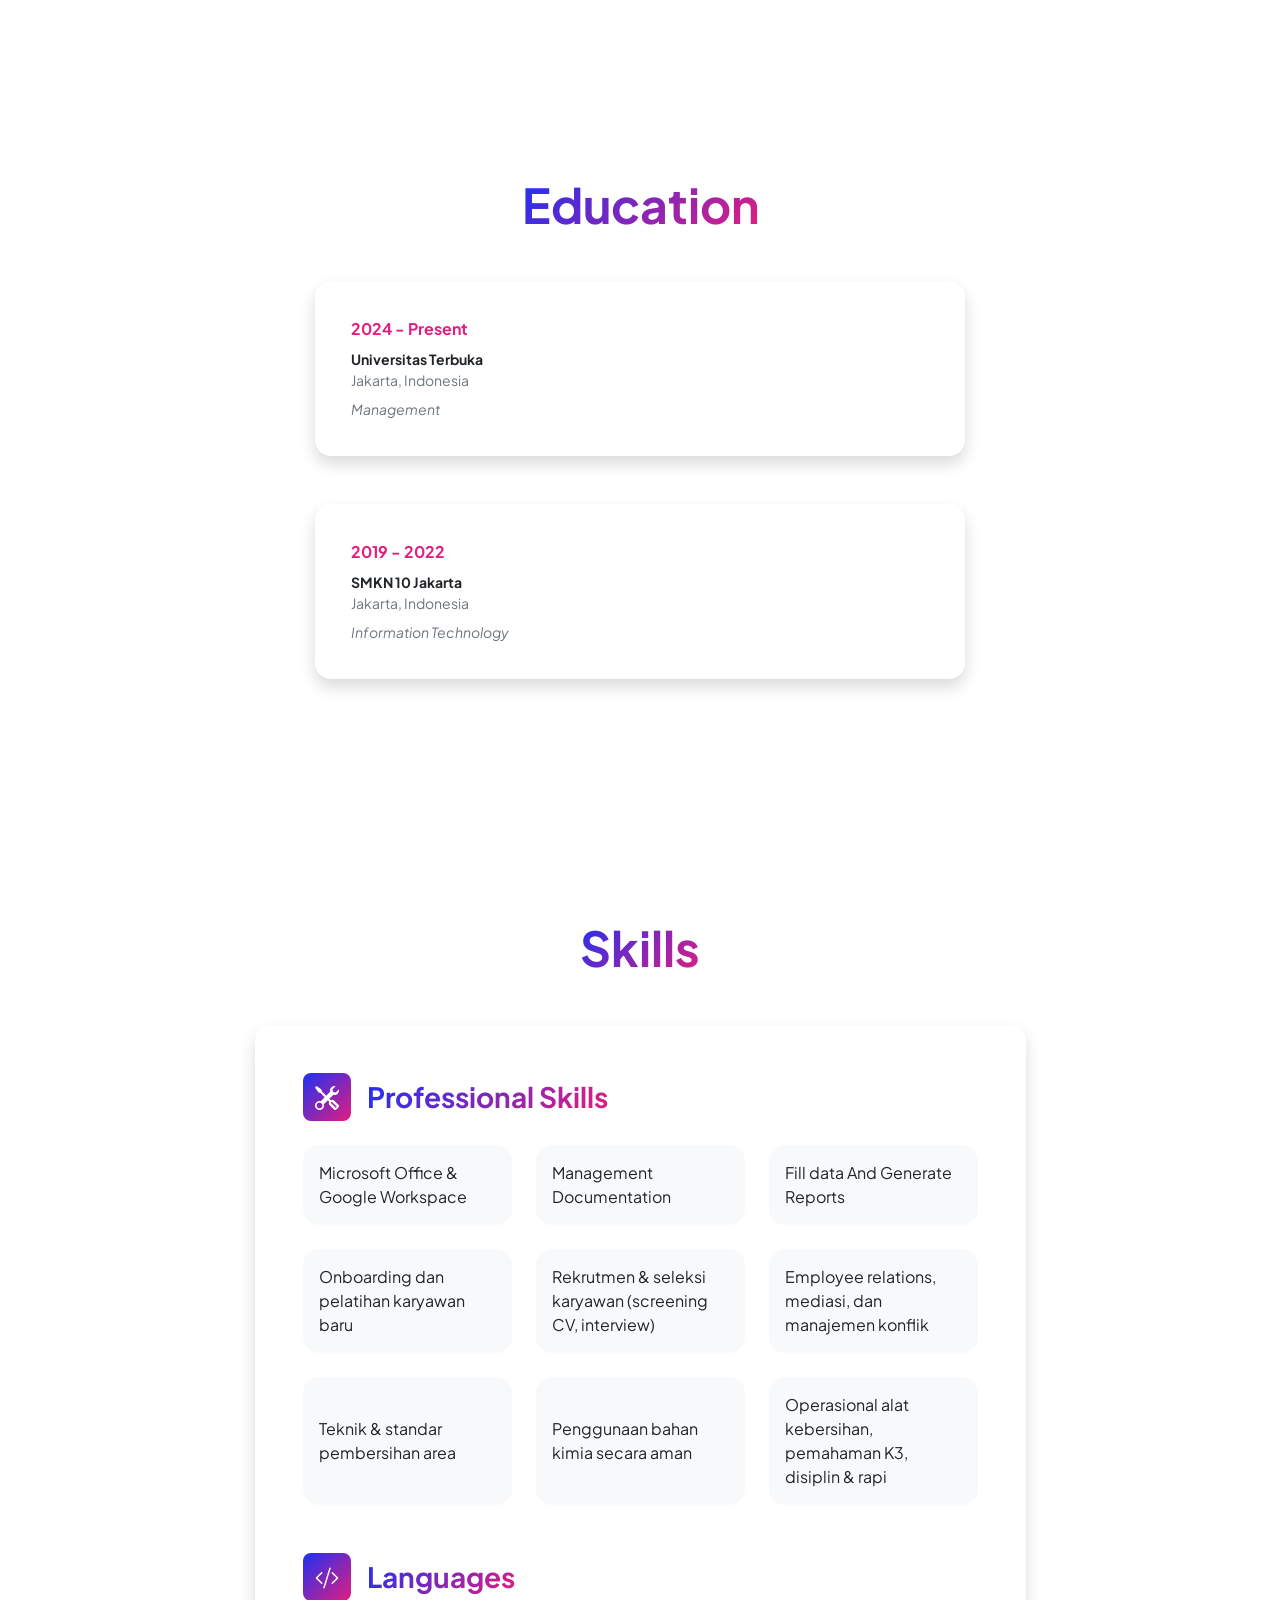
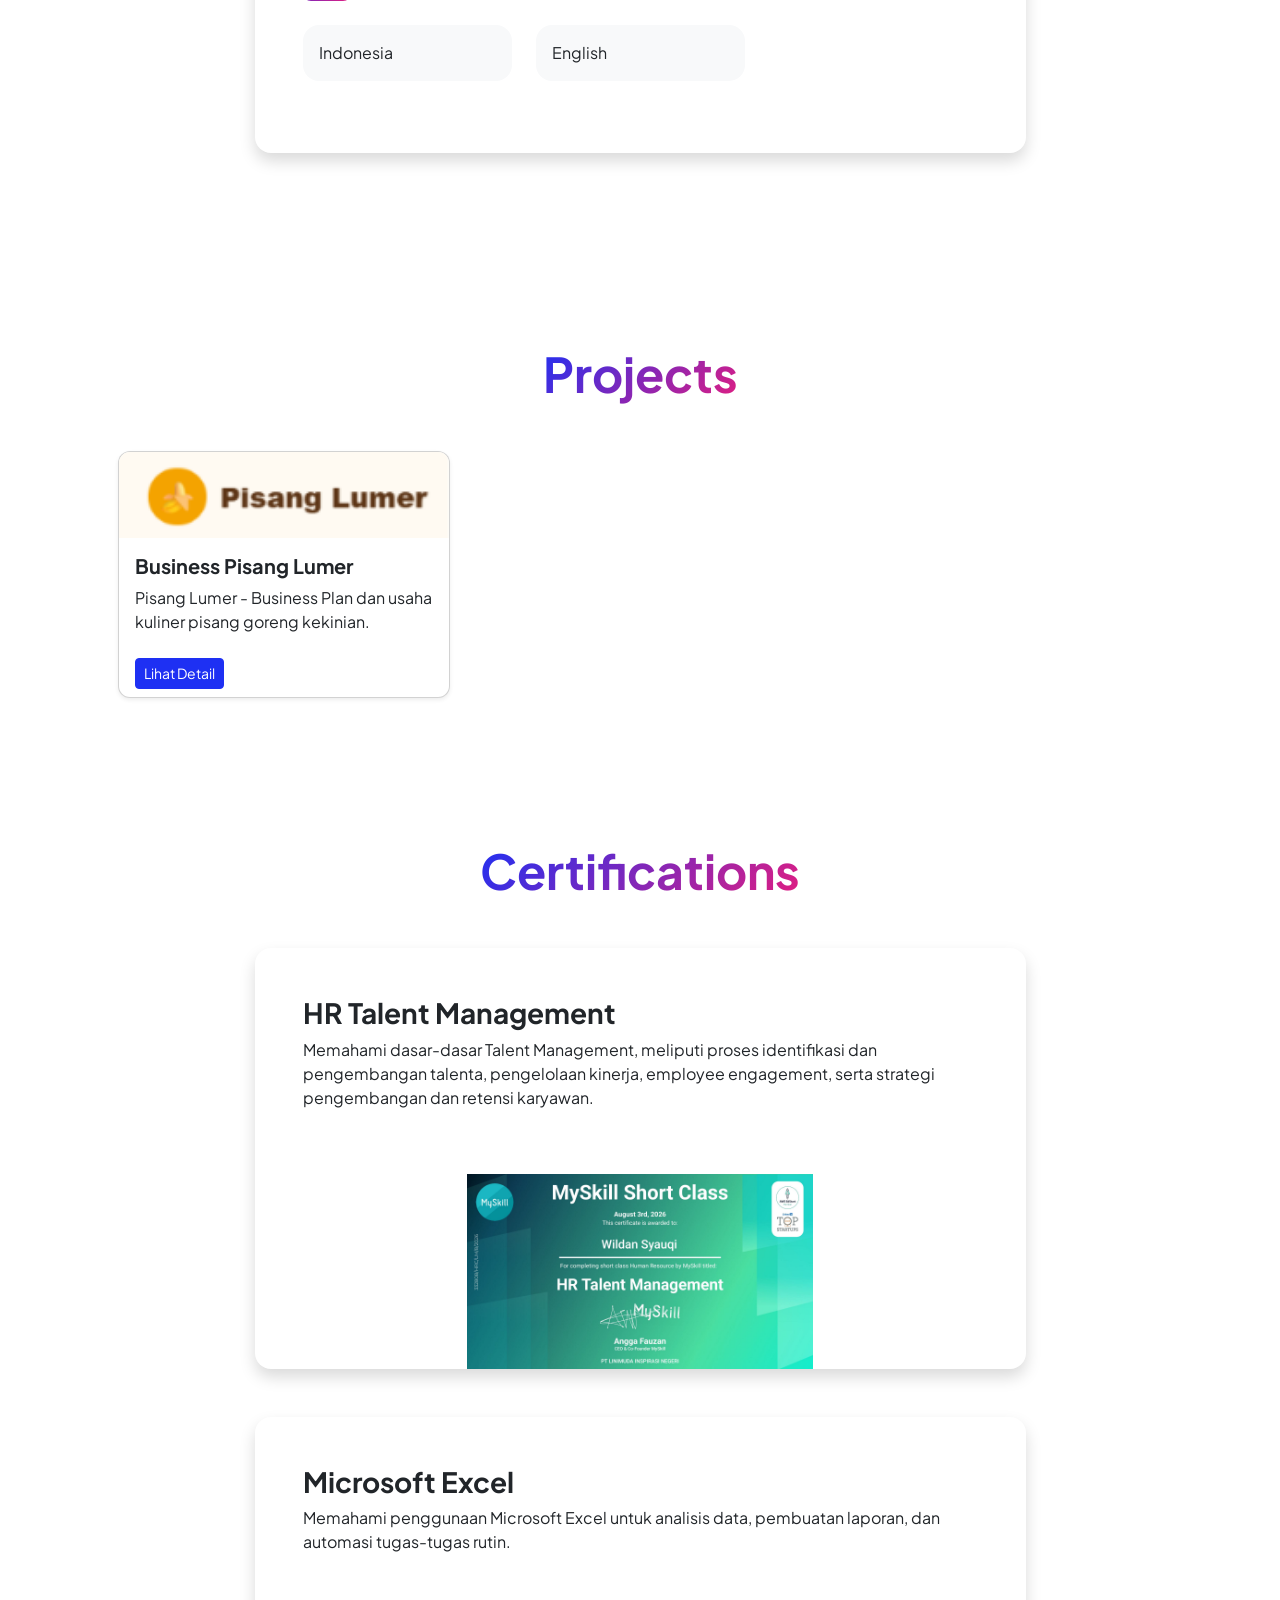
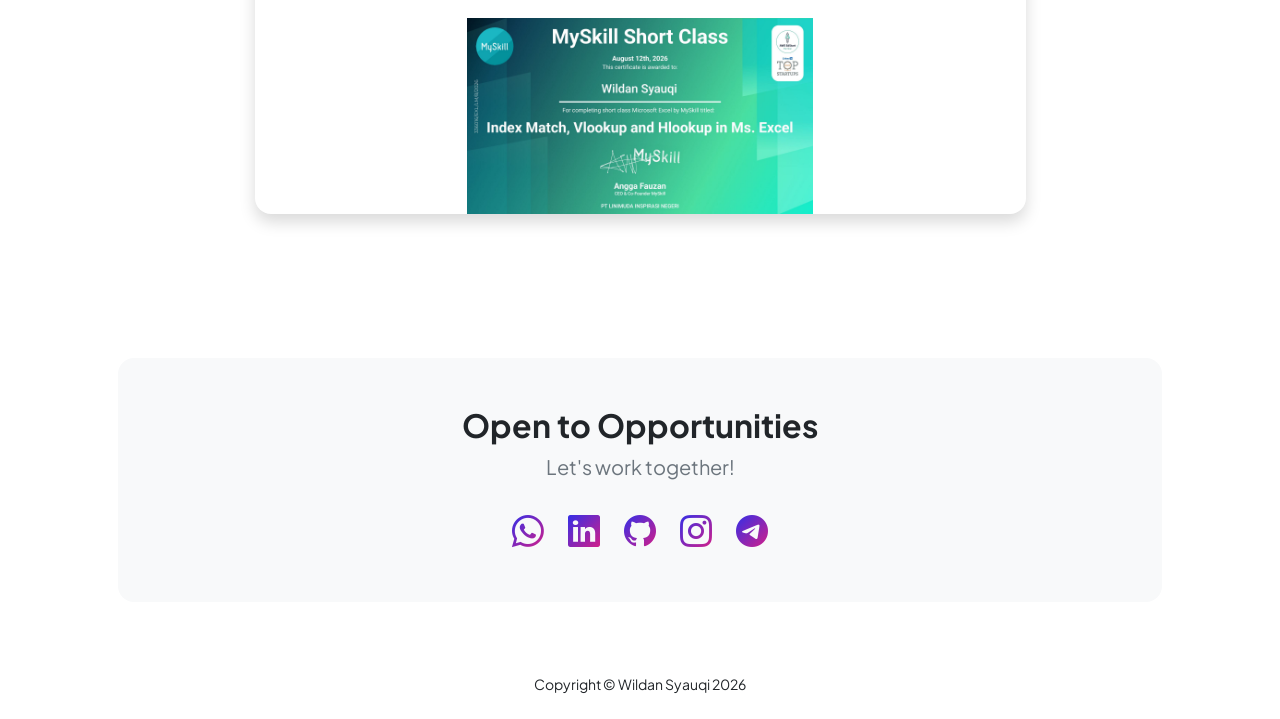
==== commit f33680ab: "add business pisang lumer portfolio page" ====
--- a/index.html
+++ b/index.html
@@ -254,7 +254,7 @@
                 </div>
             </section>
             <!-- Education Section-->
-            <section id="education" class="bg-light py-5">
+            <section id="education" class="py-5">
                 <div class="container px-5 my-5">
                     <div class="text-center mb-5"><h2 class="display-5 fw-bolder mb-0"><span class="text-gradient d-inline">Education</span></h2></div>
                     <div class="row gx-5 justify-content-center"><div class="col-lg-11 col-xl-9 col-xxl-8">
@@ -268,7 +268,7 @@
                 </div>
             </section>
             <!-- Skills Section-->
-            <section id="skills" class="bg-light py-5">
+            <section id="skills" class="py-5">
                 <div class="container px-5 my-5">
                     <div class="text-center mb-5"><h2 class="display-5 fw-bolder mb-0"><span class="text-gradient d-inline">Skills</span></h2></div>
                     <div class="row gx-5 justify-content-center">
@@ -306,6 +306,27 @@
                                             <div class="col mb-4 mb-md-0"><div class="d-flex align-items-center bg-light rounded-4 p-3 h-100">English</div></div>
                                         </div>
                                     </div>
+                                </div>
+                            </div>
+                        </div>
+                    </div>
+                </div>
+            </section>
+            <!-- Projects Section -->
+            <section class="py-5" id="projects">
+                <div class="container px-5">
+                    <div class="text-center mb-5"><h2 class="display-5 fw-bolder mb-0"><span class="text-gradient d-inline">Projects</span></h2></div>
+                    <div class="card-container">
+                        <!-- Card 1 -->
+                        <div class="card-item">
+                            <div class="card h-100 shadow-sm">
+                                <img class="card-img-top" src="assets/projects1.png" alt="Project 1" />
+                                <div class="card-body">
+                                    <h5 class="card-title fw-bolder">Business Pisang Lumer</h5>
+                                    <p class="card-text">Pisang Lumer - Business Plan dan usaha kuliner pisang goreng kekinian.</p>
+                                </div>
+                                <div class="card-footer bg-transparent border-top-0">
+                                    <a class="btn btn-primary btn-sm" href="business-pisang-lumer.html">Lihat Detail</a>
                                 </div>
                             </div>
                         </div>
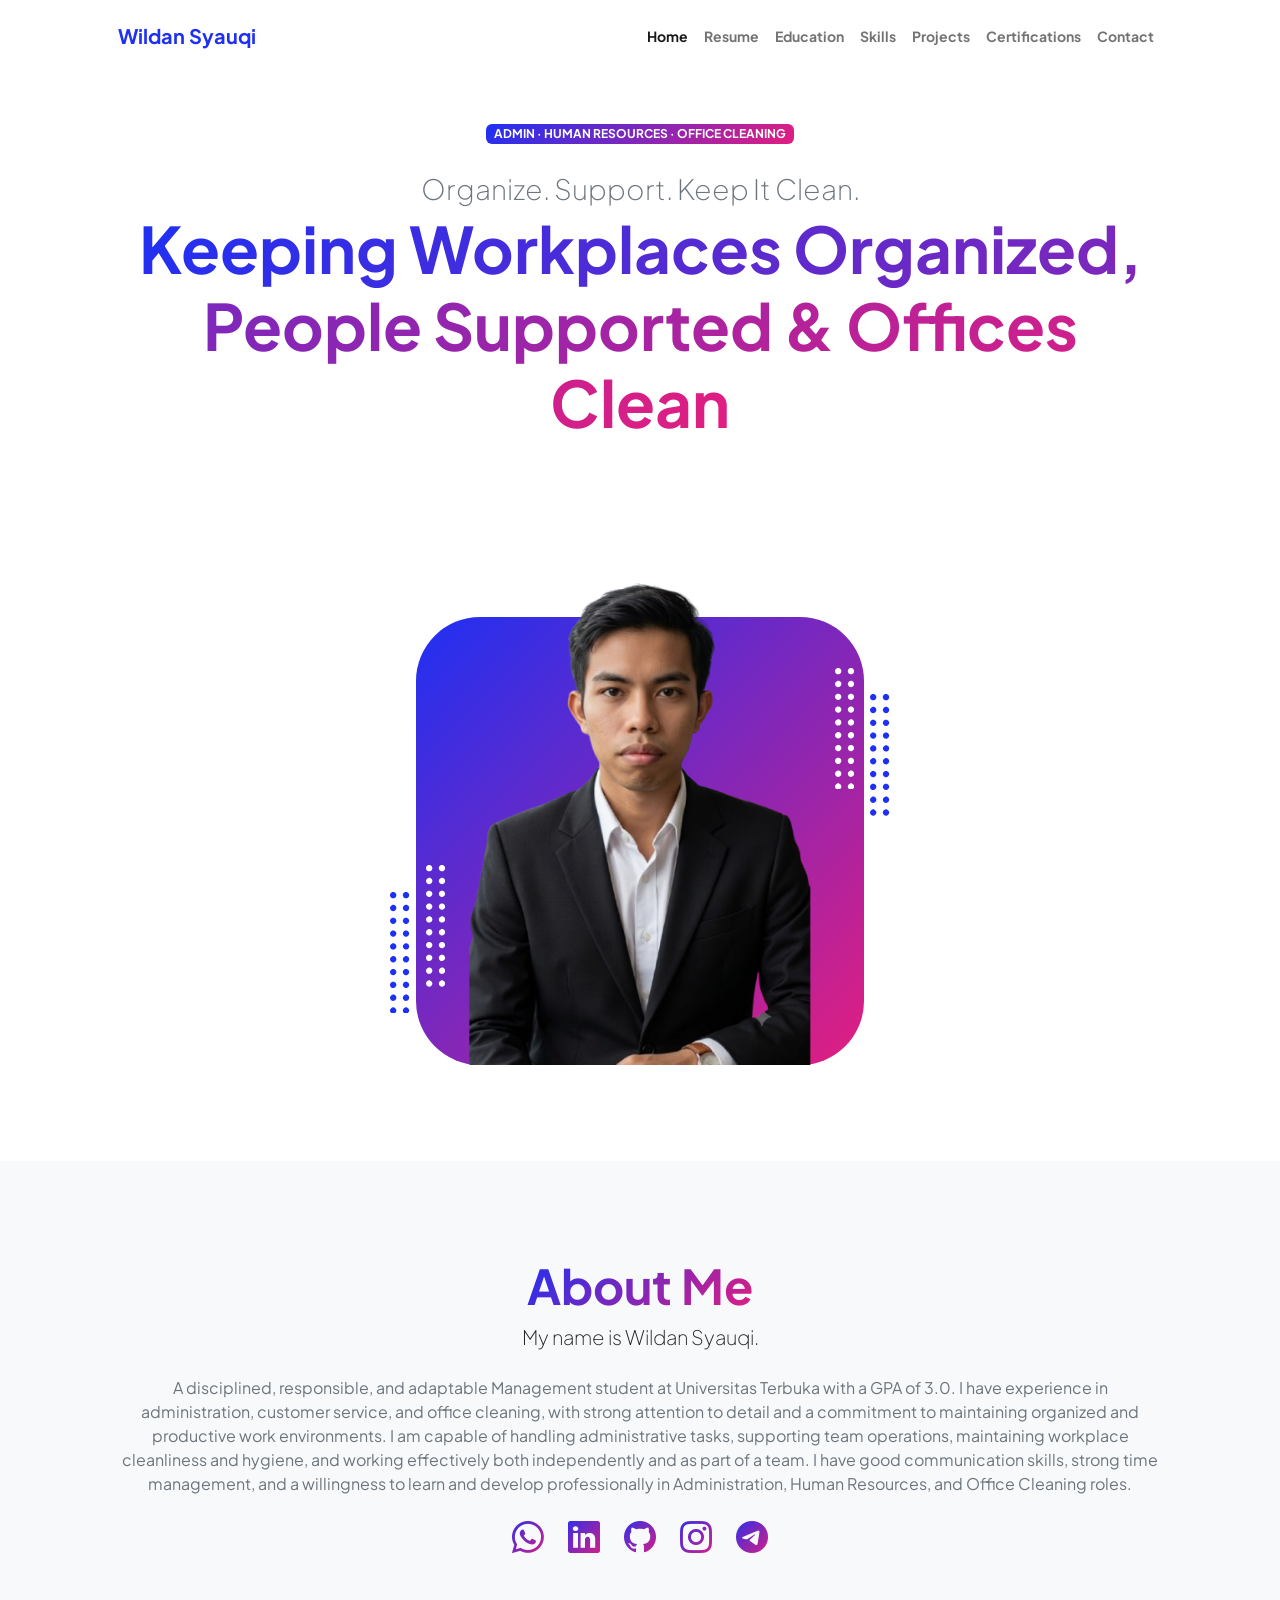
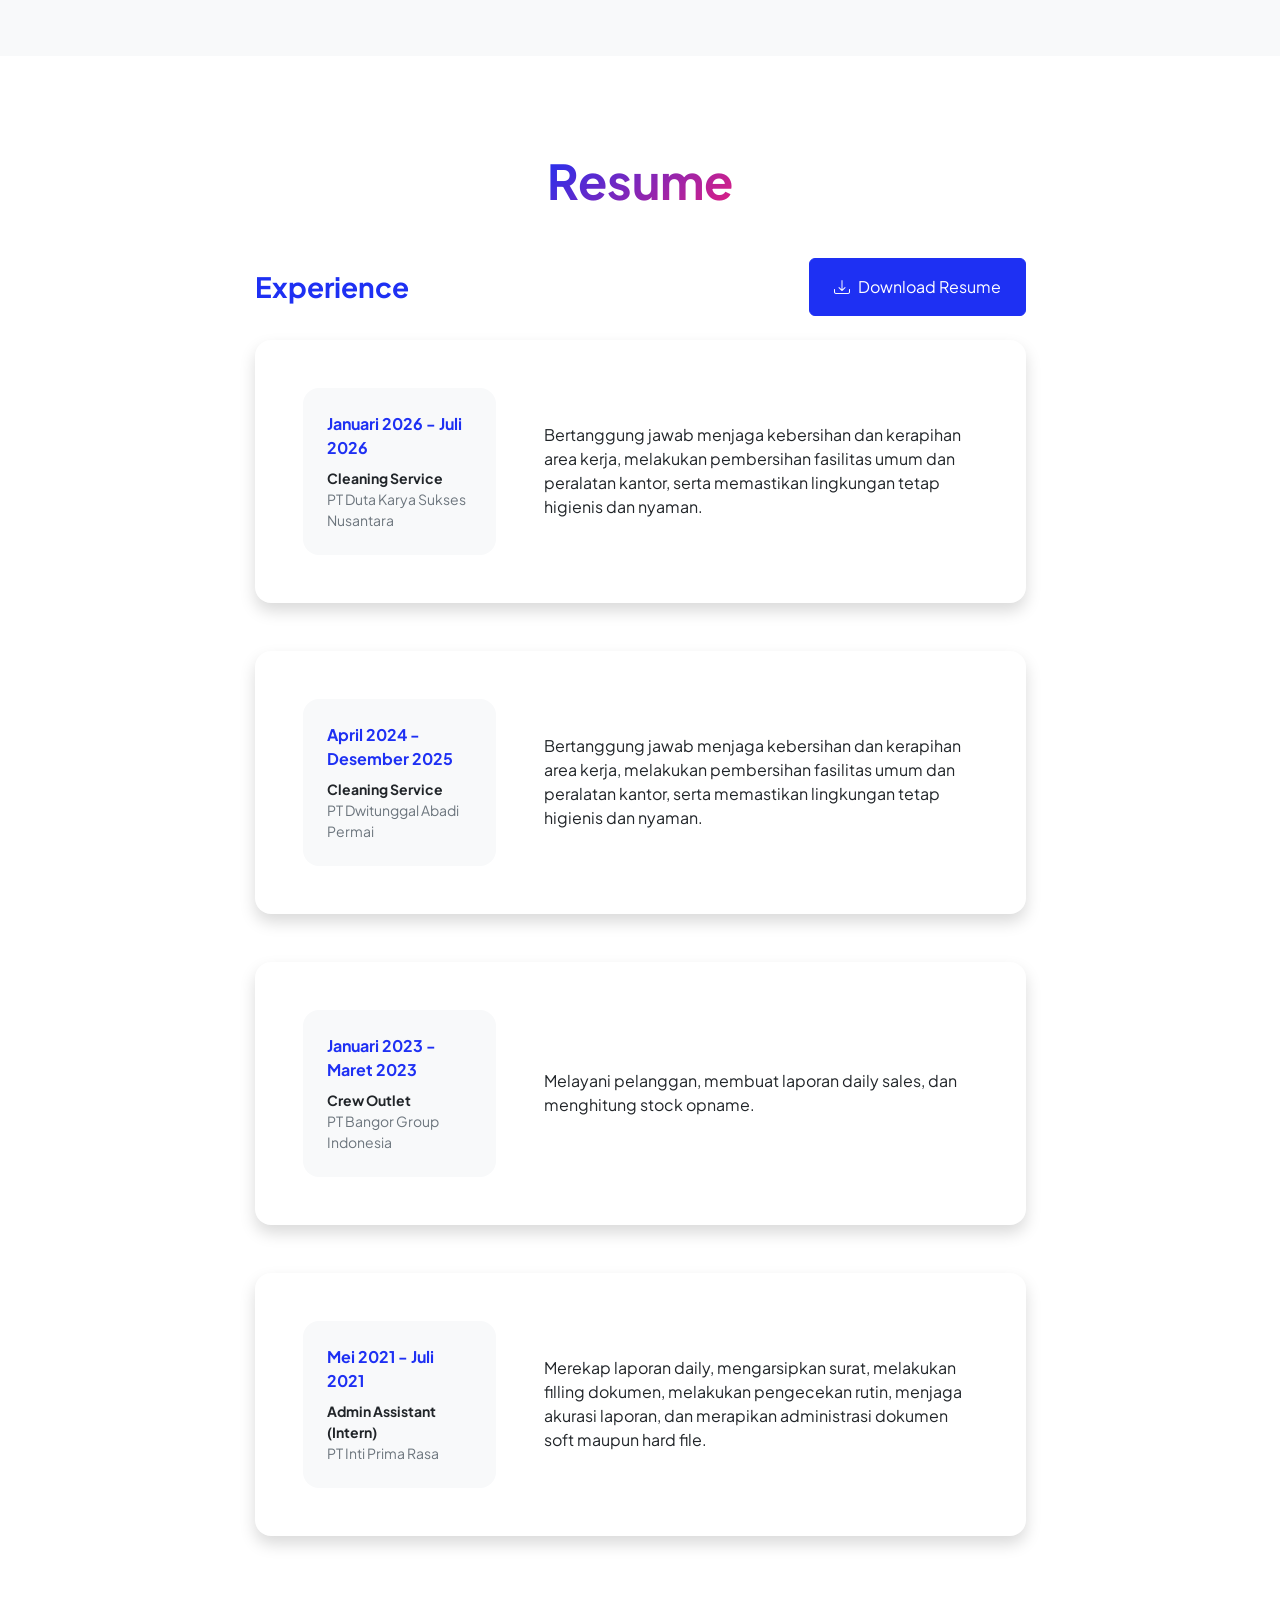
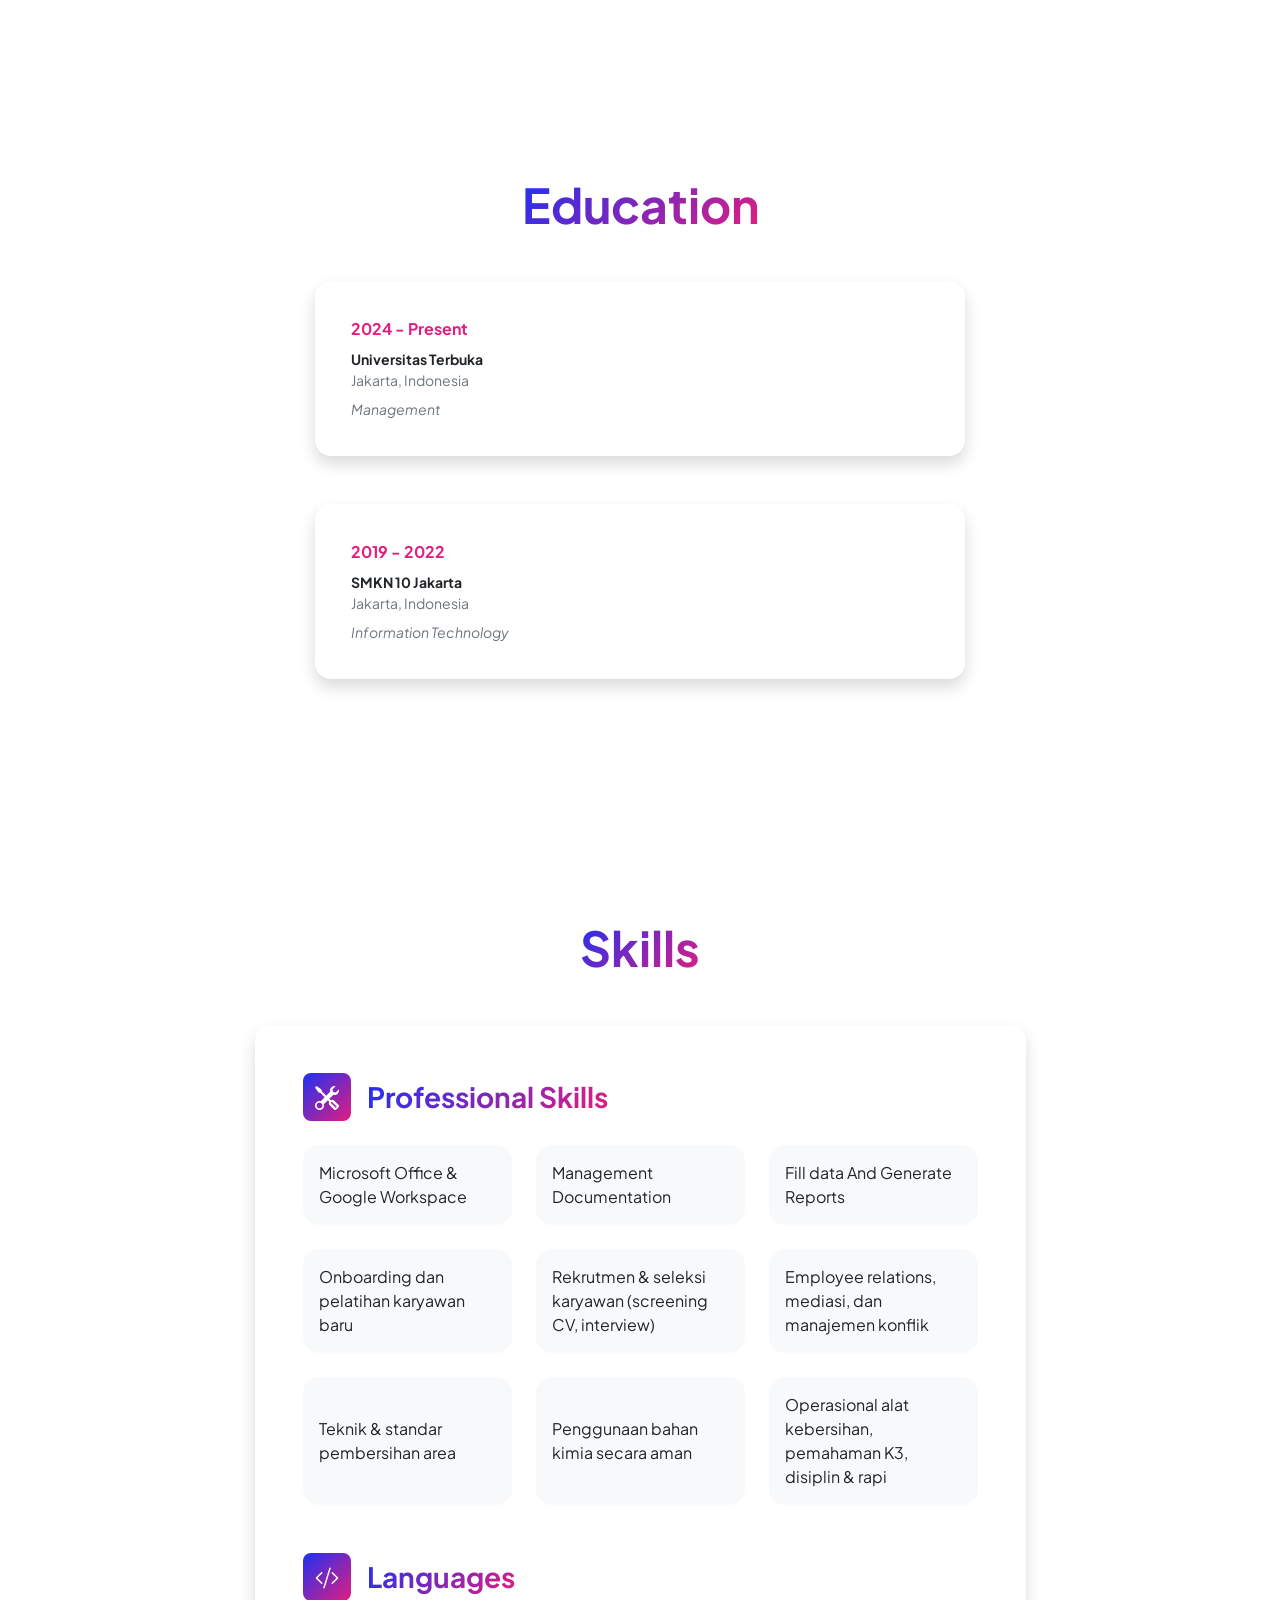
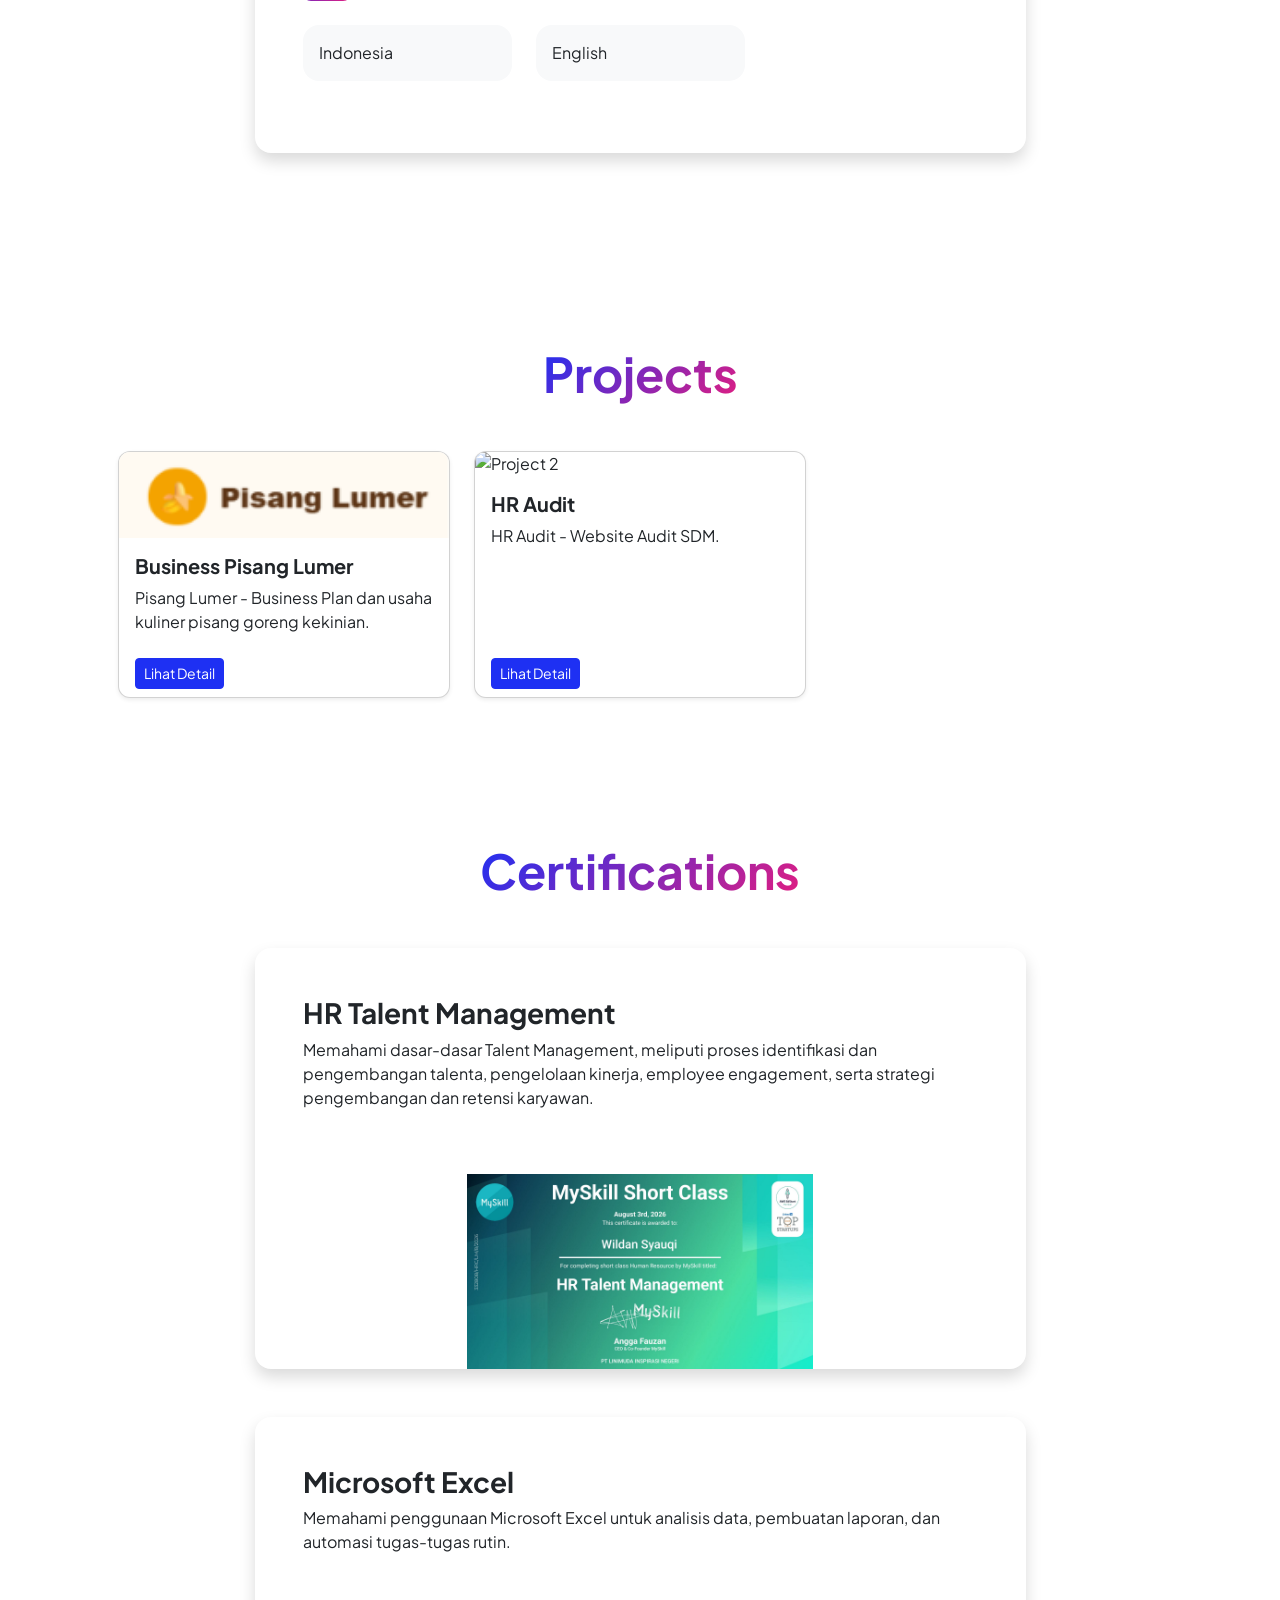
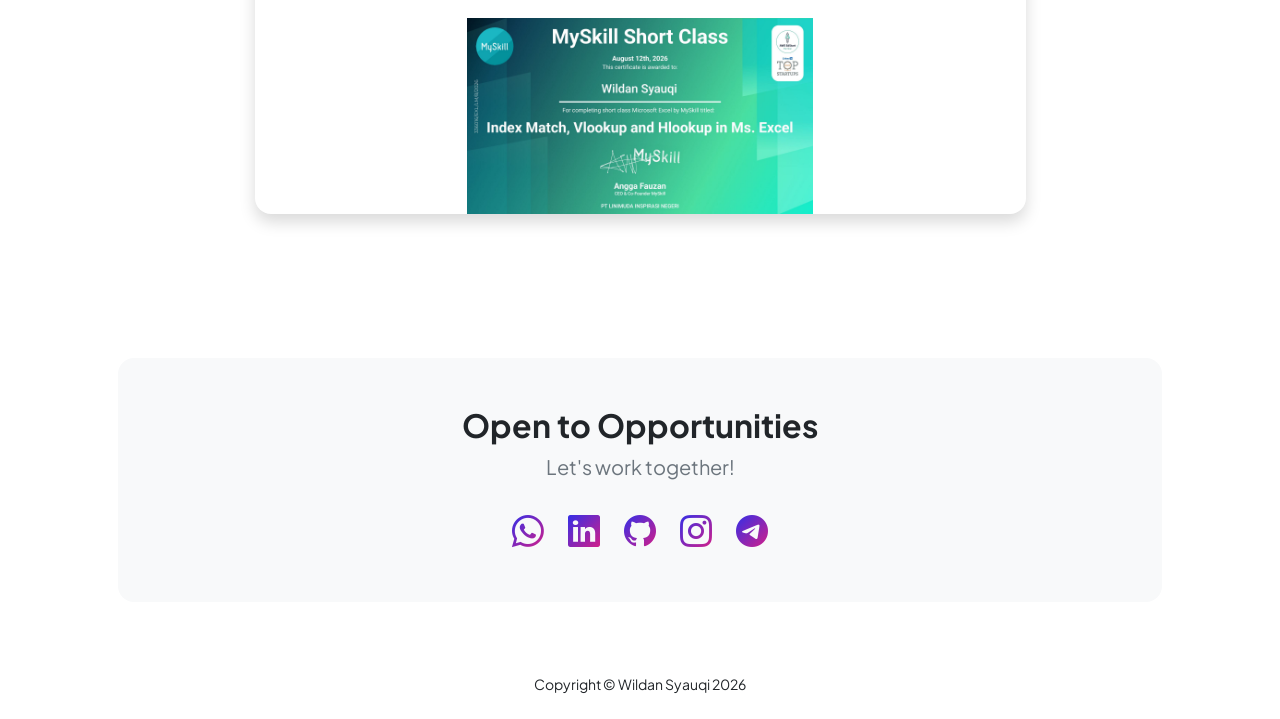
==== commit fcb5a9ba: "Add files via upload" ====
--- a/index.html
+++ b/index.html
@@ -329,7 +329,20 @@
                                     <a class="btn btn-primary btn-sm" href="business-pisang-lumer.html">Lihat Detail</a>
                                 </div>
                             </div>
-                        </div>
+                        </div>  
+                        <!-- Card 2 -->
+                        <div class="card-item">
+                            <div class="card h-100 shadow-sm">
+                                <img class="card-img-top" src="assets/projects2.png" alt="Project 2" />
+                                <div class="card-body">
+                                    <h5 class="card-title fw-bolder">HR Audit</h5>
+                                    <p class="card-text">HR Audit - Website Audit SDM.</p>
+                                </div>
+                                <div class="card-footer bg-transparent border-top-0">
+                                    <a class="btn btn-primary btn-sm" href="https://audit-sdm-website.vercel.app/">Lihat Detail</a>
+                                </div>
+                            </div>
+                        </div>  
                     </div>
                 </div>
             </section>
@@ -337,8 +350,8 @@
             <section id="certifications" class="py-5">
                 <div class="container px-5 my-5"><div class="text-center mb-5"><h2 class="display-5 fw-bolder mb-0"><span class="text-gradient d-inline">Certifications</span></h2></div>
                     <div class="row gx-5 justify-content-center"><div class="col-lg-11 col-xl-9 col-xxl-8">
-                        <div class="card overflow-hidden shadow rounded-4 border-0 mb-5"><div class="card-body p-0"><div class="d-flex flex-column align-items-center"><div class="p-5"><h3 class="fw-bolder">HR Talent Management</h3><p>Memahami dasar-dasar Talent Management, meliputi proses identifikasi dan pengembangan talenta, pengelolaan kinerja, employee engagement, serta strategi pengembangan dan retensi karyawan.</p></div><img class="img-fluid certification-img" src="assets/Wildan Syauqi - E-Certif SC HR Talent Management MySkill.jpg" alt="Sertifikat HR Talent Management" /></div></div></div>
-                        <div class="card overflow-hidden shadow rounded-4 border-0"><div class="card-body p-0"><div class="d-flex flex-column align-items-center"><div class="p-5"><h3 class="fw-bolder">Microsoft Excel</h3><p>Memahami penggunaan Microsoft Excel untuk analisis data, pembuatan laporan, dan automasi tugas-tugas rutin.</p></div><img class="img-fluid certification-img" src="assets/Wildan Syauqi - E-Certif SC Microsoft Excel MySkill.jpg" alt="Sertifikat Microsoft Excel" /></div></div></div>
+                        <div class="card overflow-hidden shadow rounded-4 border-0 mb-5"><div class="card-body p-0"><div class="d-flex flex-column align-items-center"><div class="p-5 certification-content"><h3 class="fw-bolder">HR Talent Management</h3><p>Memahami dasar-dasar Talent Management, meliputi proses identifikasi dan pengembangan talenta, pengelolaan kinerja, employee engagement, serta strategi pengembangan dan retensi karyawan.</p></div><img class="img-fluid certification-img" src="assets/Wildan Syauqi - E-Certif SC HR Talent Management MySkill.jpg" alt="Sertifikat HR Talent Management" /></div></div></div>
+                        <div class="card overflow-hidden shadow rounded-4 border-0"><div class="card-body p-0"><div class="d-flex flex-column align-items-center"><div class="p-5 certification-content"><h3 class="fw-bolder">Microsoft Excel</h3><p>Memahami penggunaan Microsoft Excel untuk analisis data, pembuatan laporan, dan automasi tugas-tugas rutin.</p></div><img class="img-fluid certification-img" src="assets/Wildan Syauqi - E-Certif SC Microsoft Excel MySkill.jpg" alt="Sertifikat Microsoft Excel" /></div></div></div>
                     </div></div>
                 </div>
             </section>
